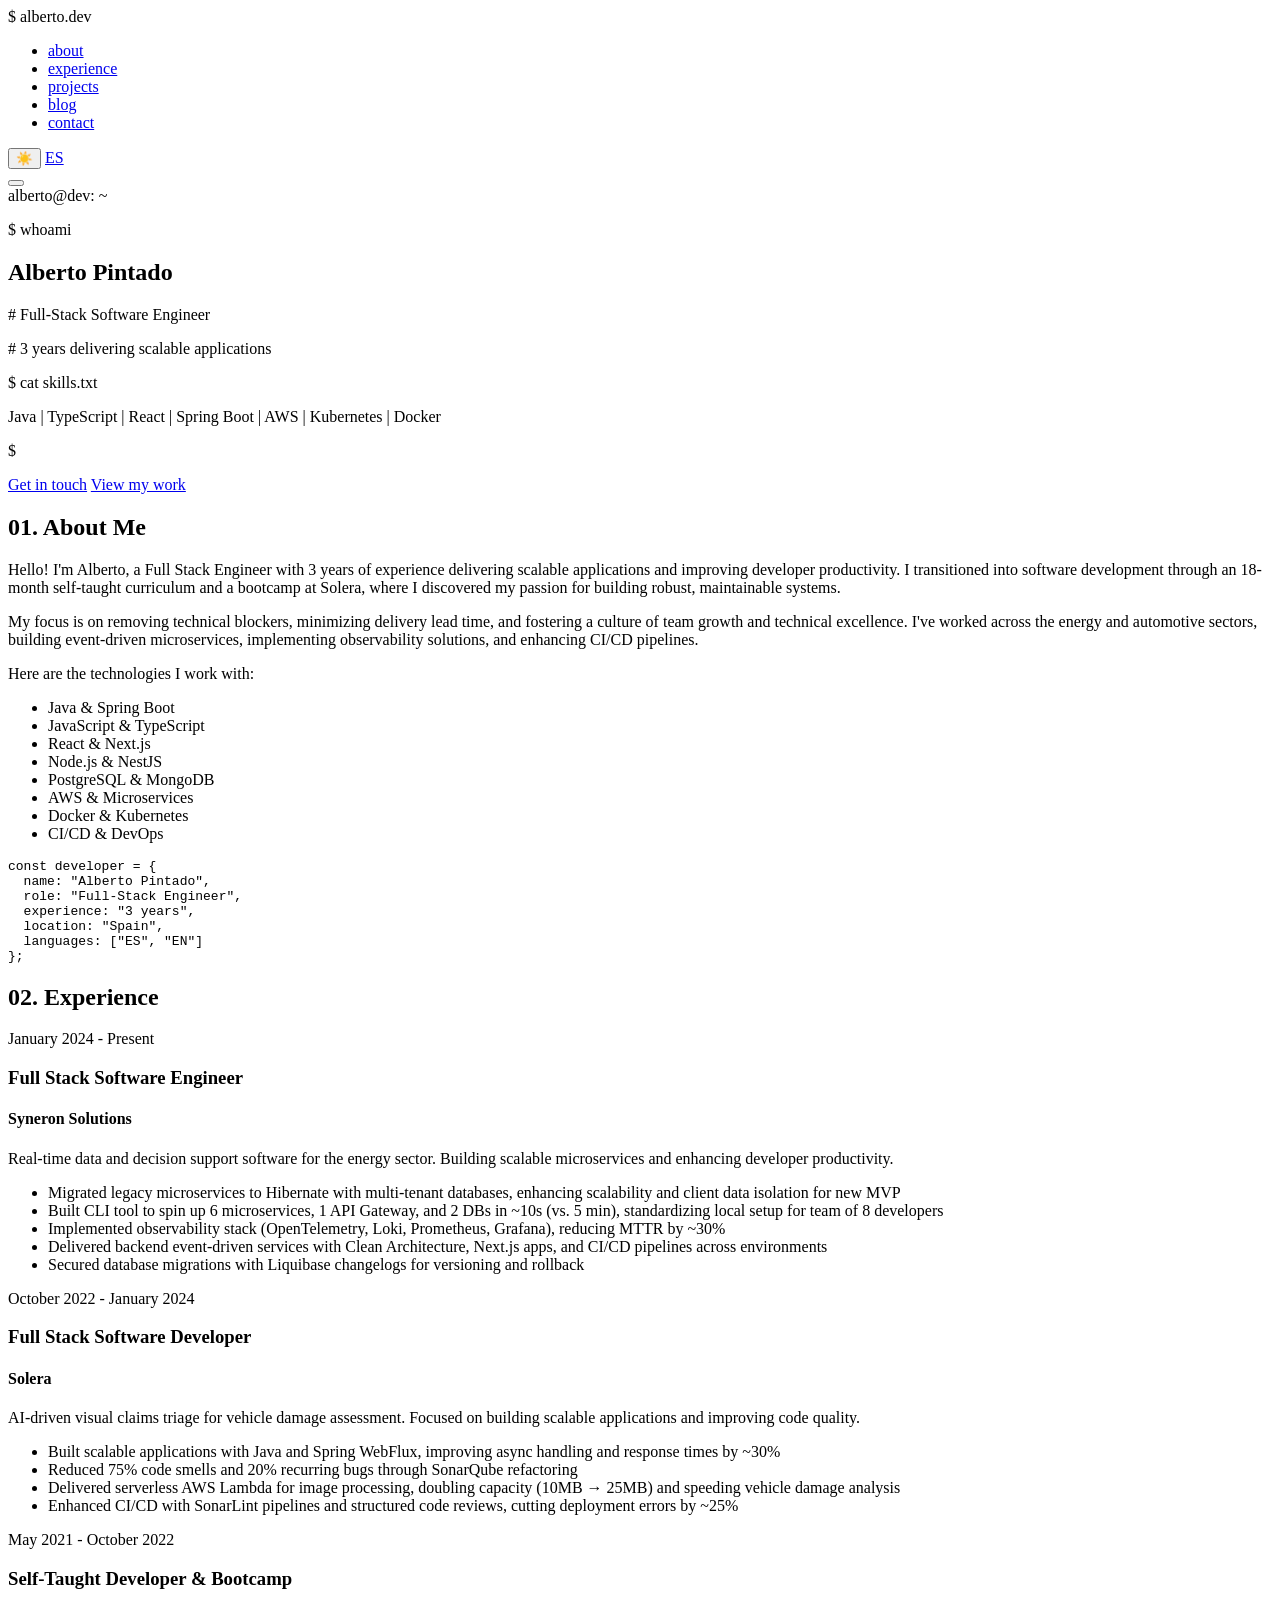
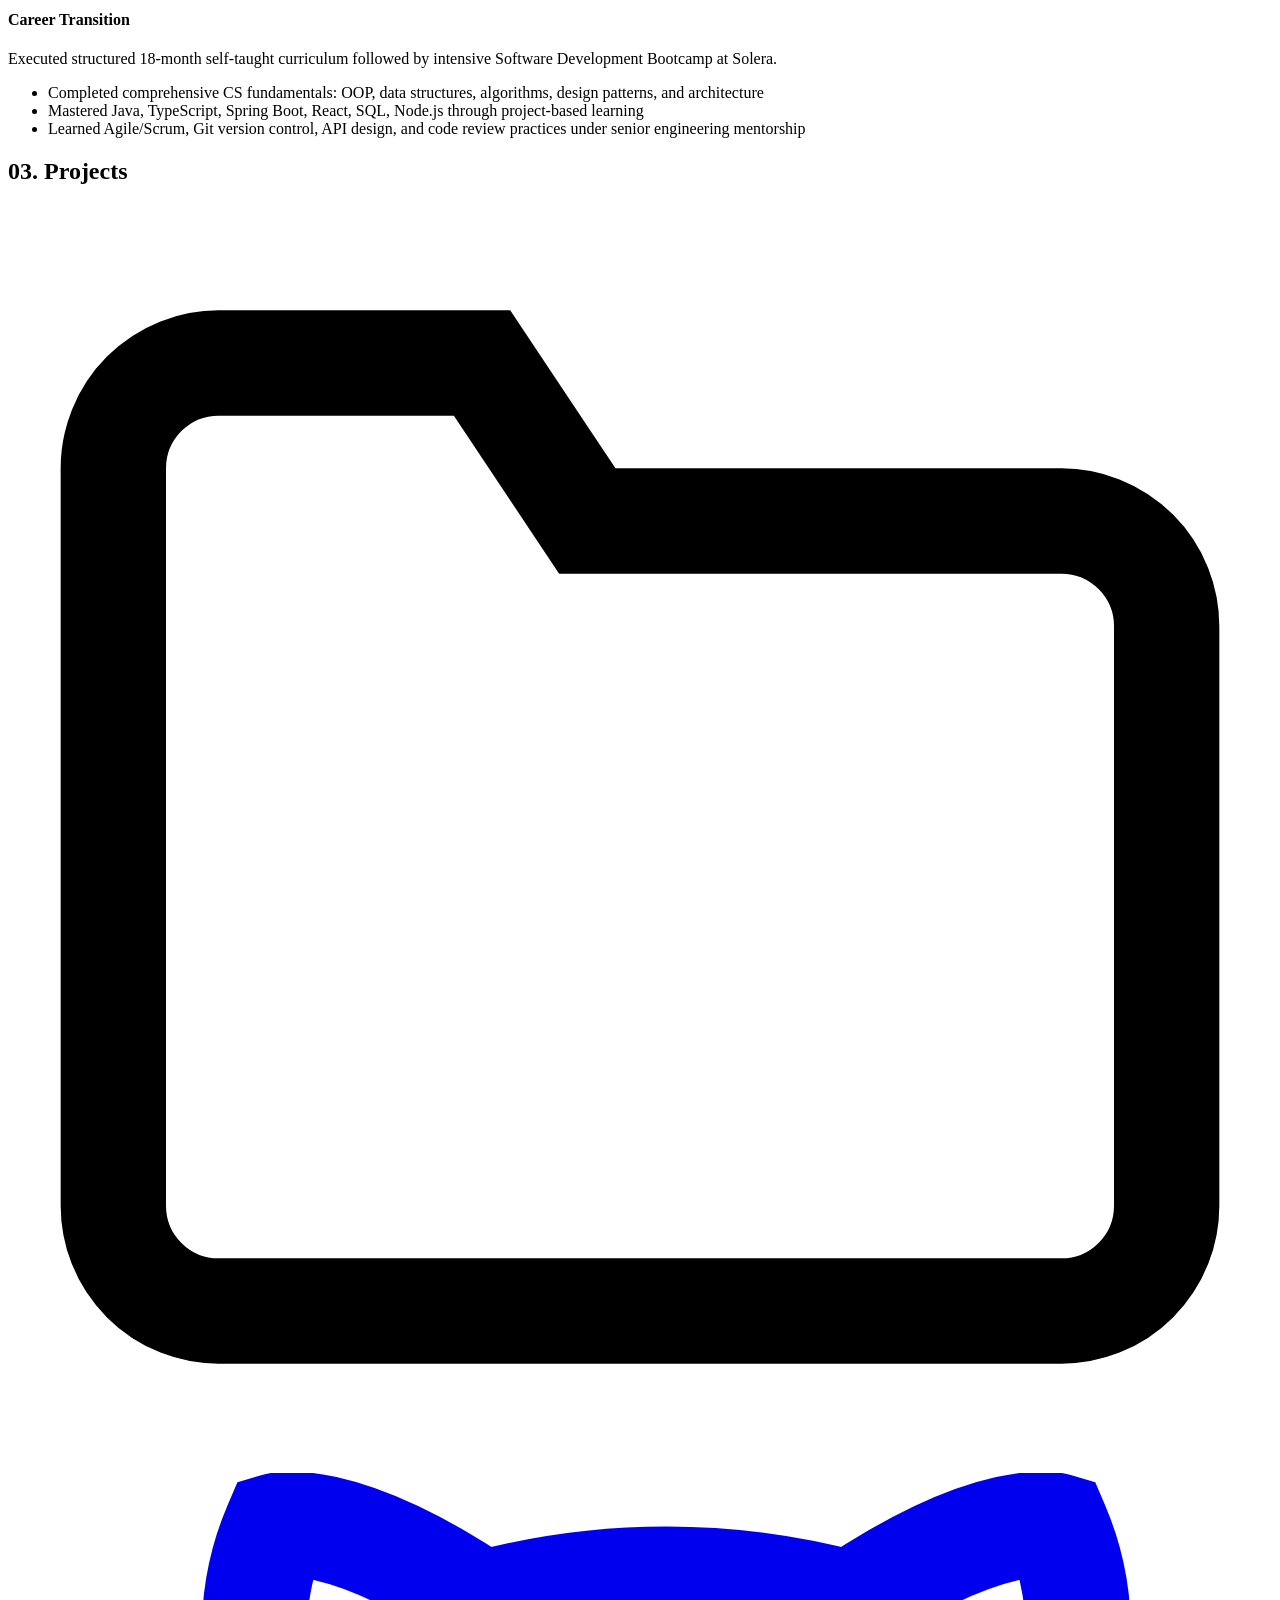
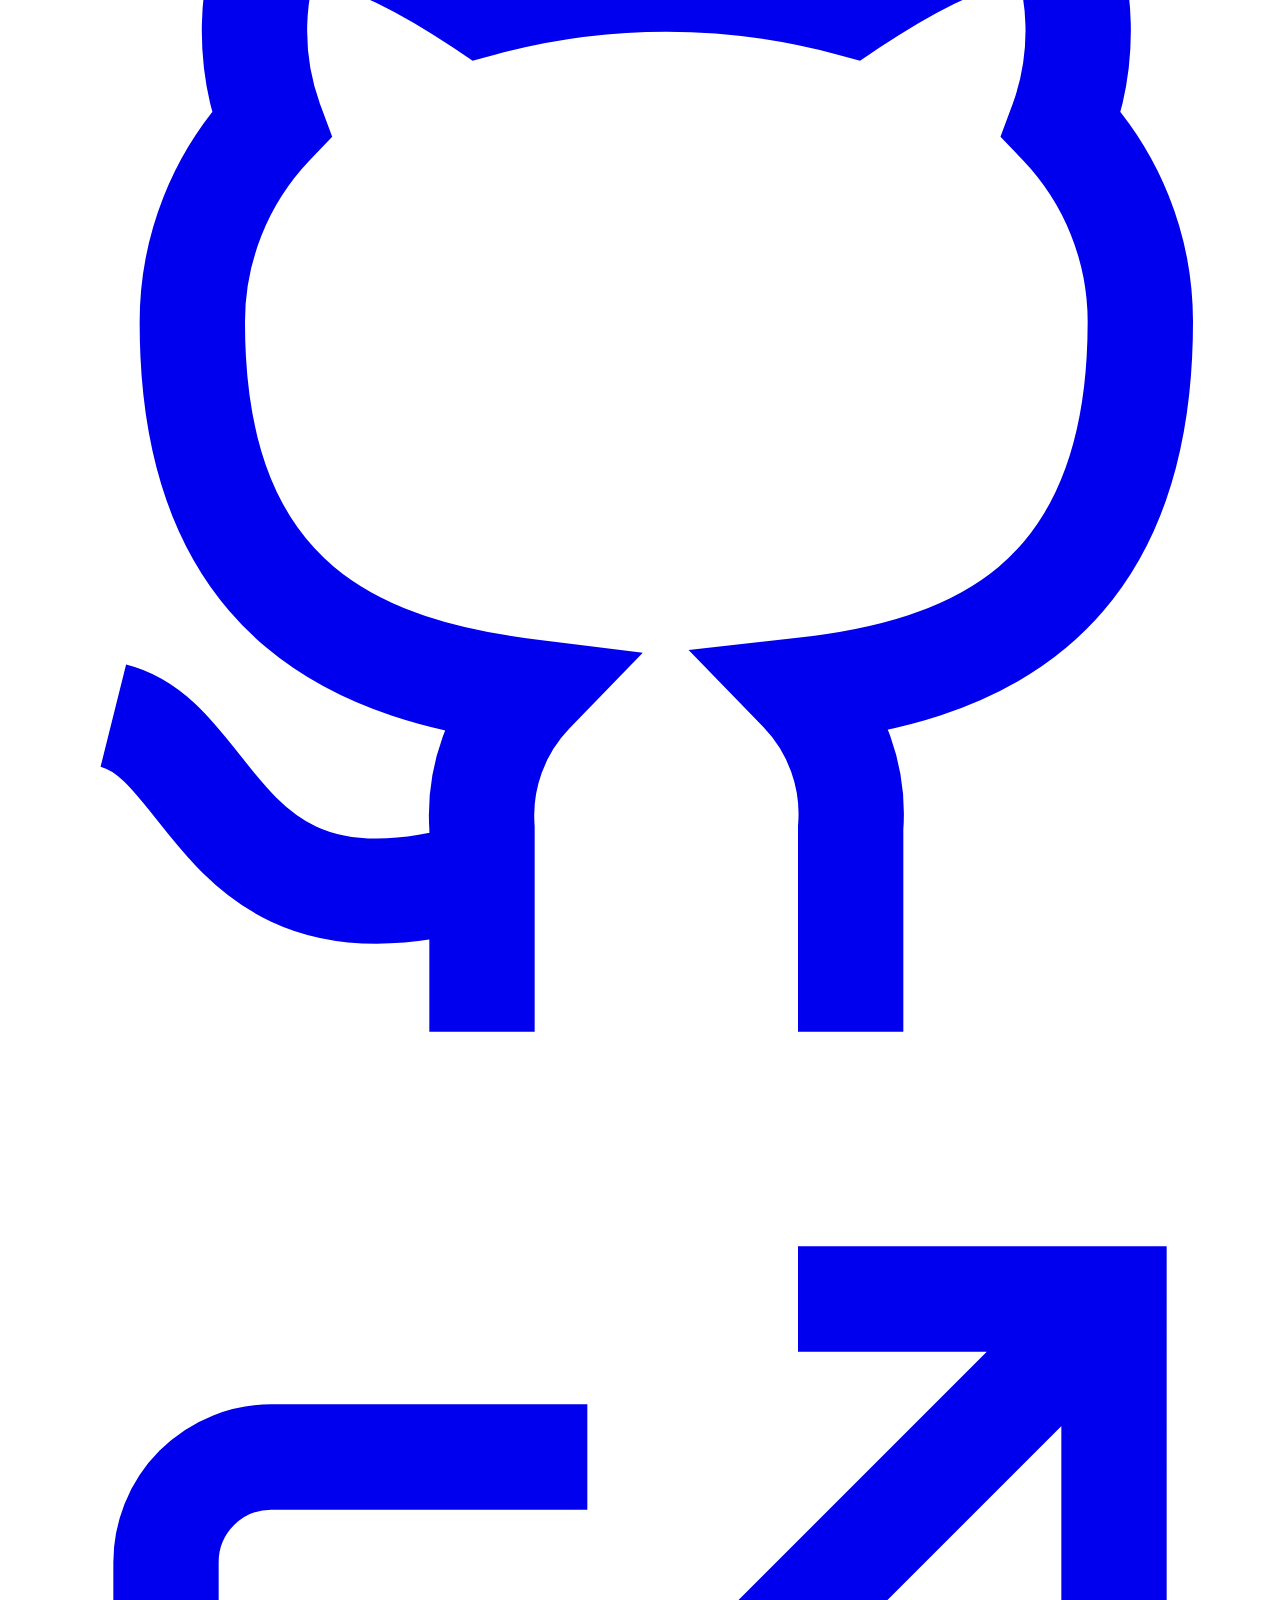
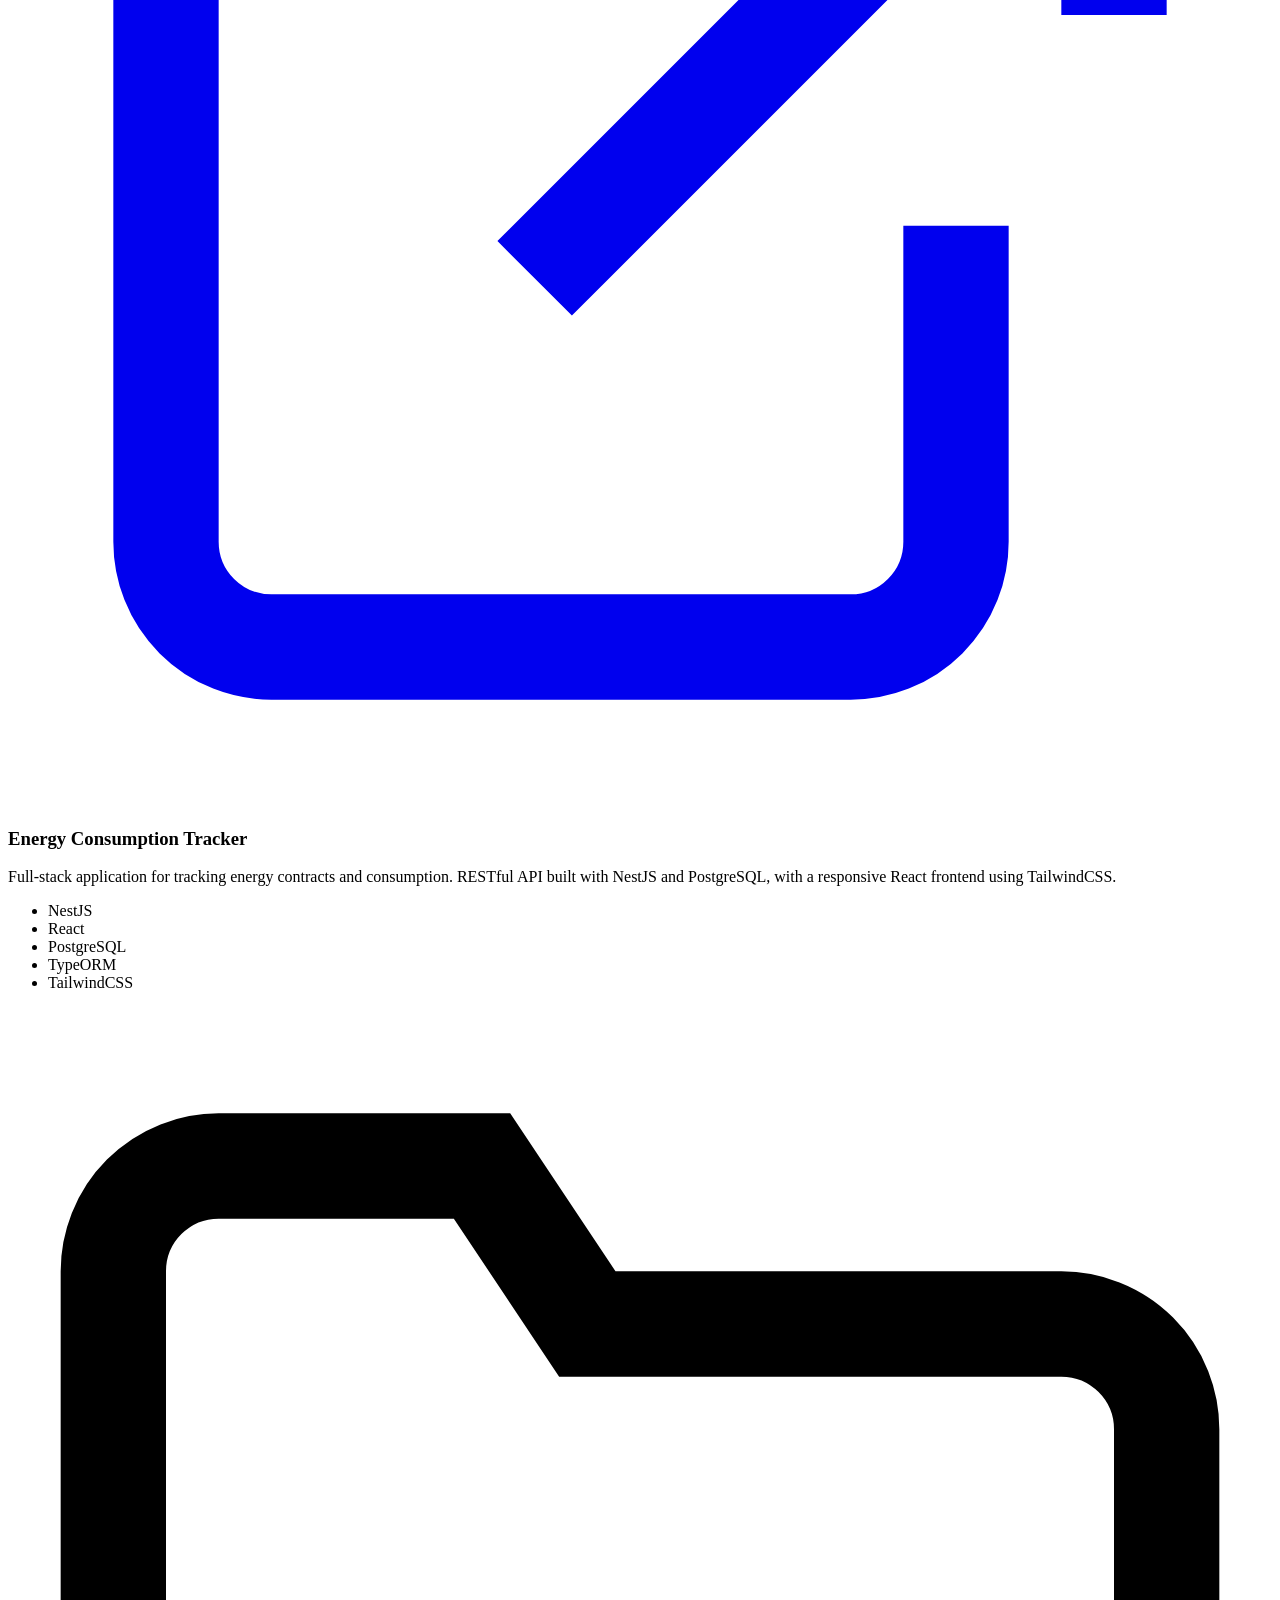
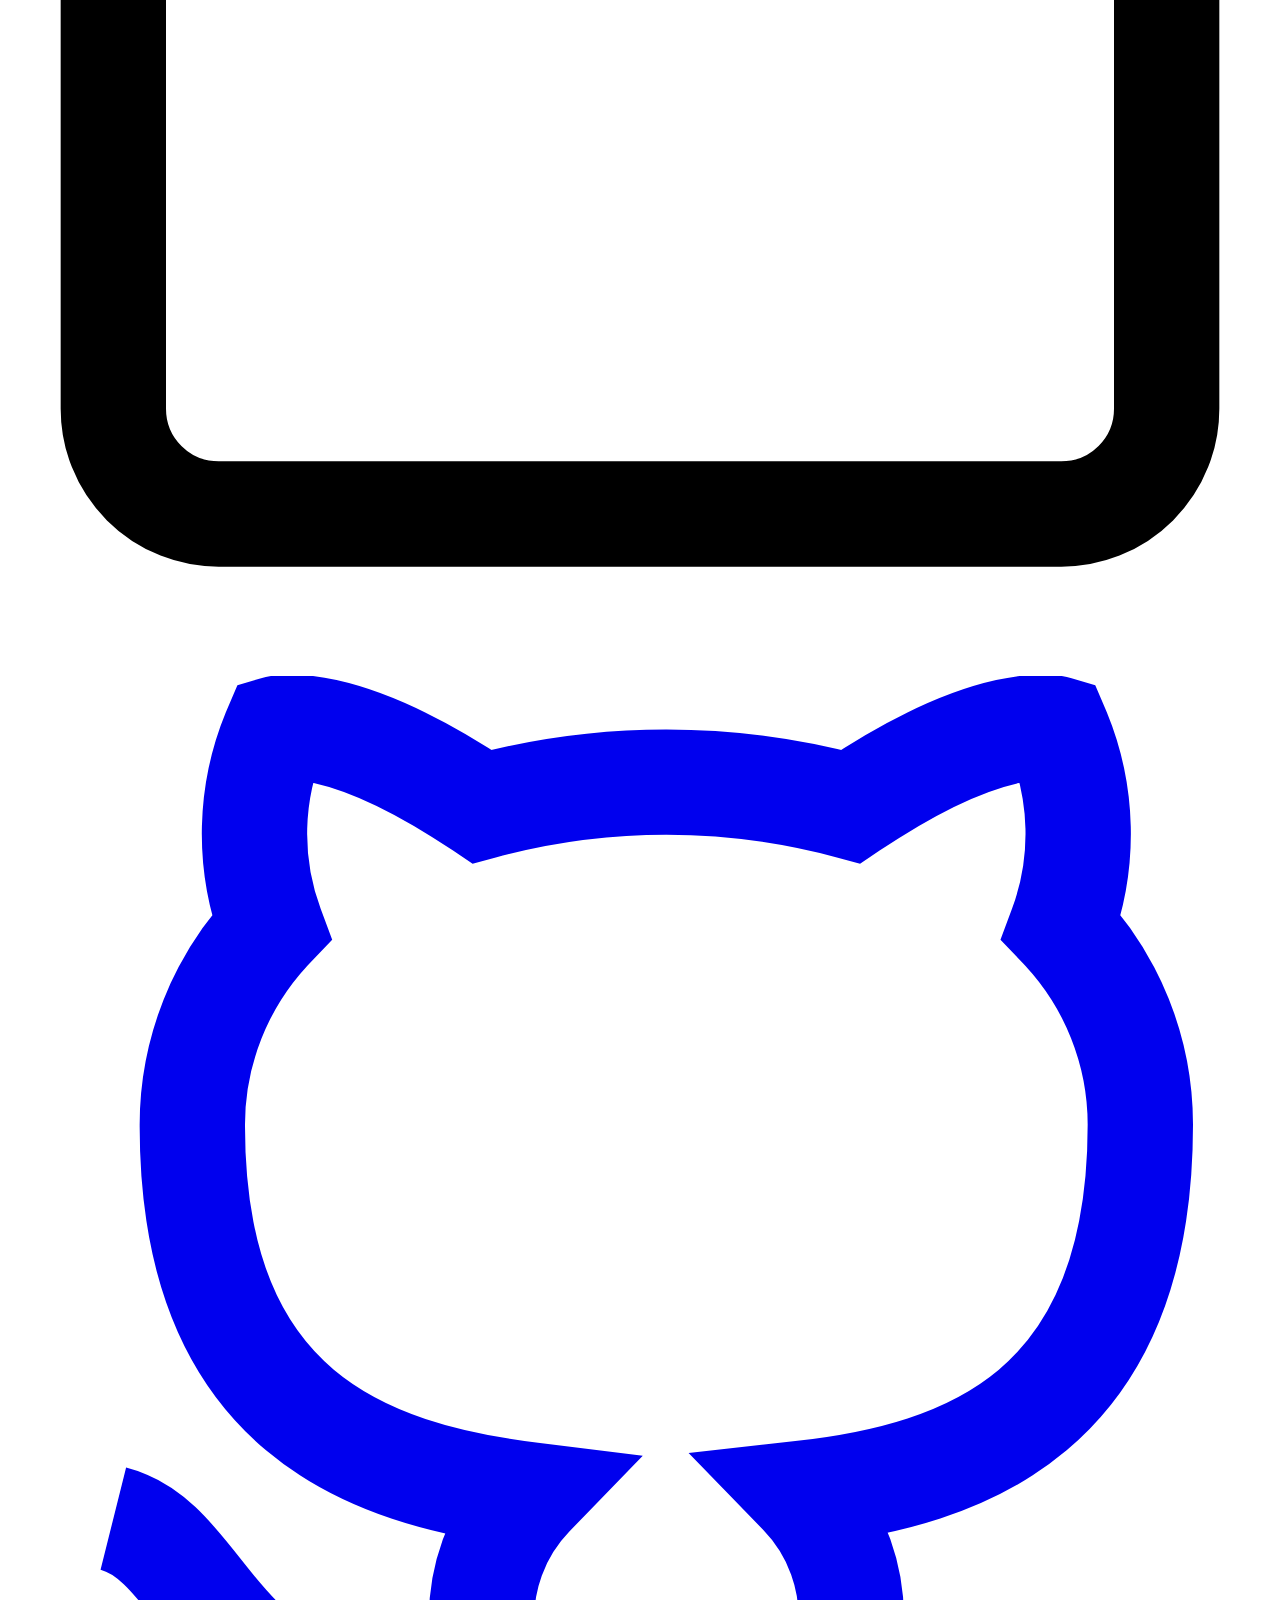
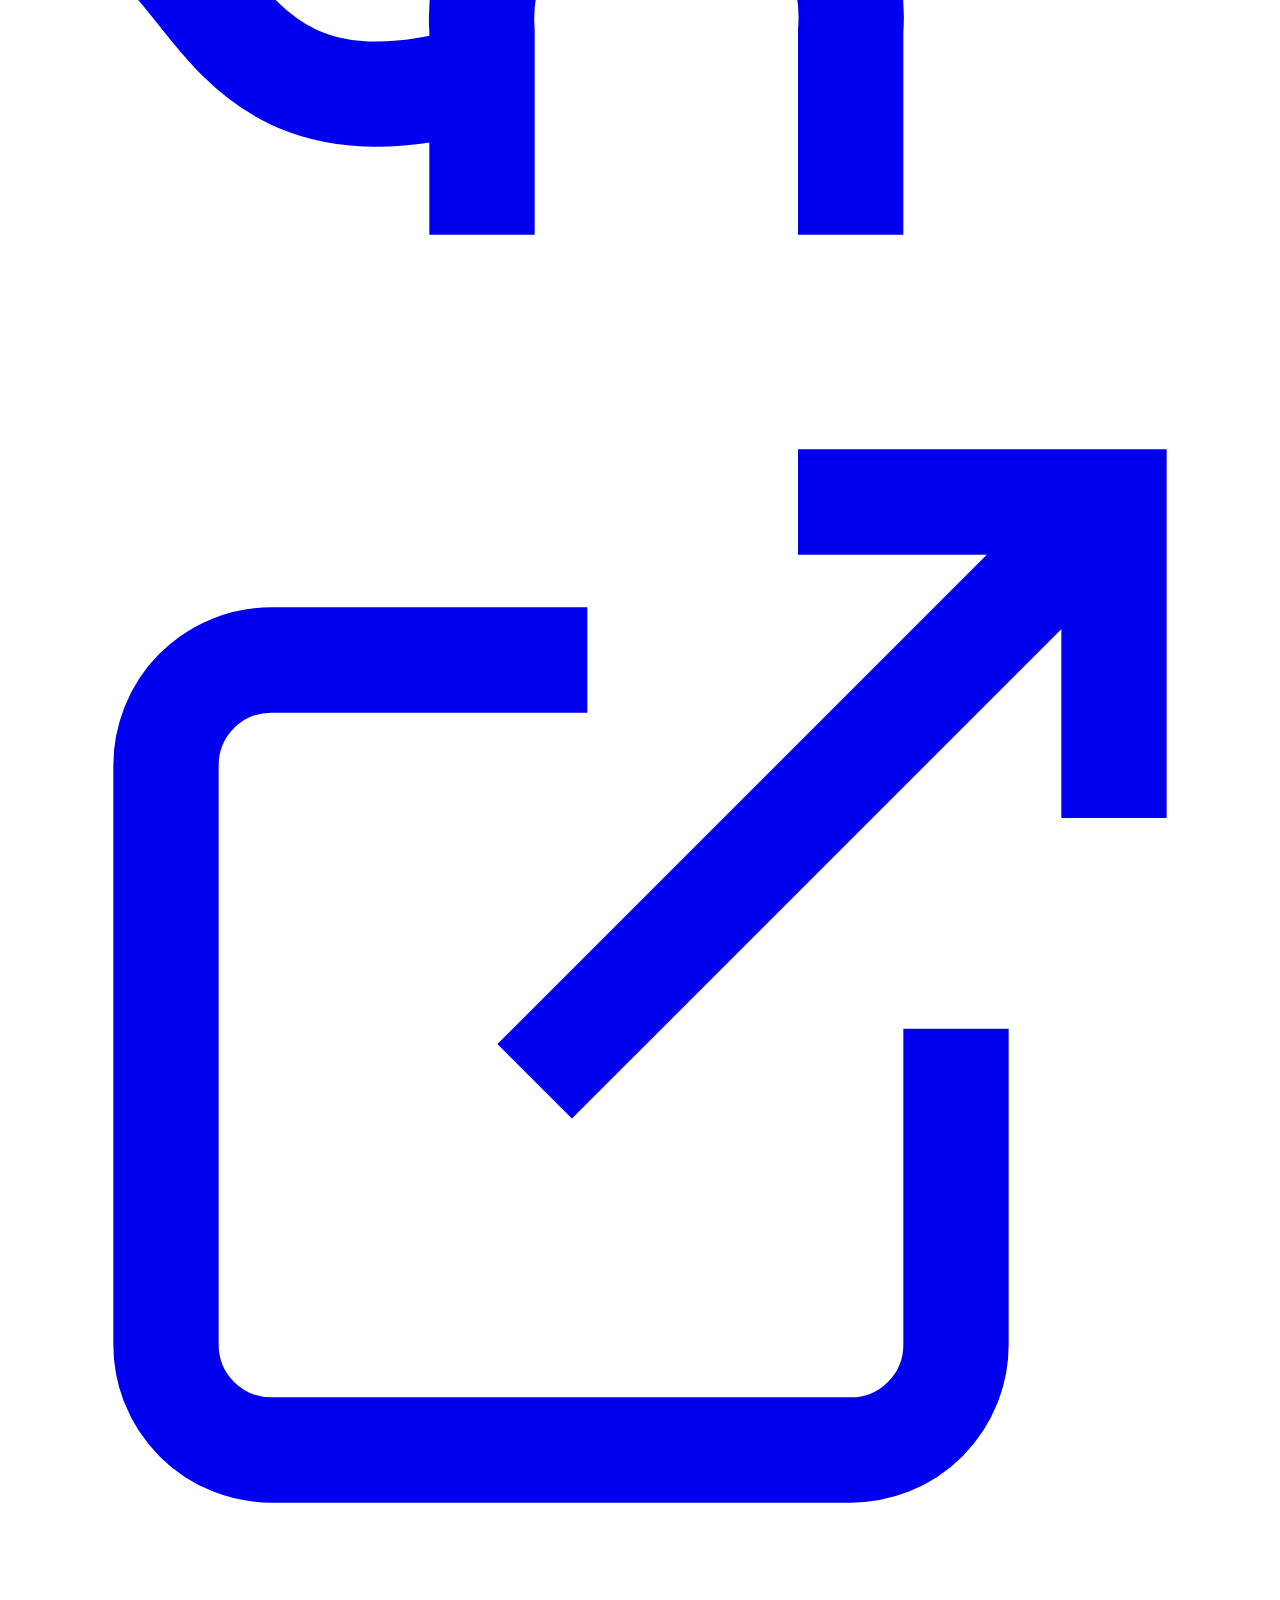
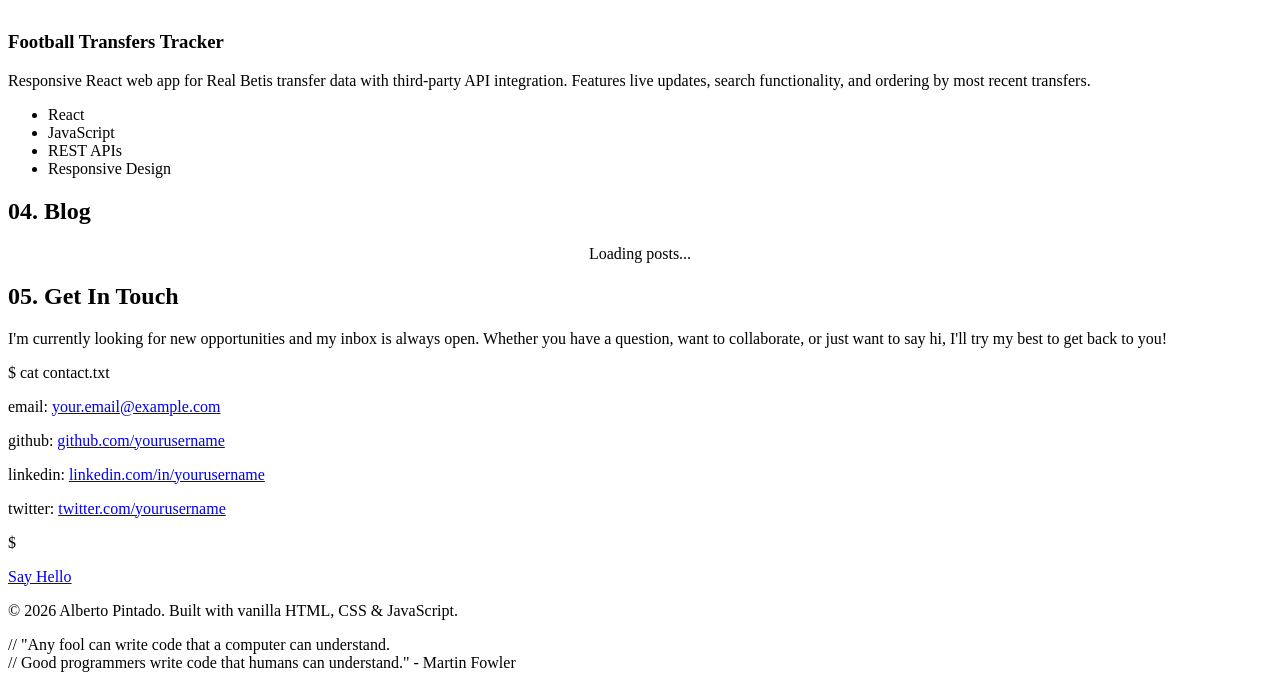
==== es/index.html @ e2123bd0 "Add dark/light theme toggle and prepare for Spanish version Theme Toggle Feature: - Added light mode" ====
<!DOCTYPE html>
<html lang="en">
<head>
    <meta charset="UTF-8">
    <meta name="viewport" content="width=device-width, initial-scale=1.0">
    <meta name="description" content="Alberto Pintado - Full-Stack Developer Portfolio">
    <meta name="author" content="Alberto Pintado">
    <title>Alberto Pintado | Full-Stack Developer</title>

    <!-- Nerd Font - JetBrains Mono -->
    <link rel="preconnect" href="https://fonts.googleapis.com">
    <link rel="preconnect" href="https://fonts.gstatic.com" crossorigin>
    <link href="https://fonts.googleapis.com/css2?family=JetBrains+Mono:wght@300;400;500;600;700&display=swap" rel="stylesheet">

    <link rel="stylesheet" href="styles.css">
</head>
<body>
    <!-- Navigation -->
    <nav class="navbar">
        <div class="container">
            <div class="nav-brand">
                <span class="terminal-prompt">$</span> alberto.dev
            </div>
            <ul class="nav-menu">
                <li><a href="#about" class="nav-link">about</a></li>
                <li><a href="#experience" class="nav-link">experience</a></li>
                <li><a href="#projects" class="nav-link">projects</a></li>
                <li><a href="#blog" class="nav-link">blog</a></li>
                <li><a href="#contact" class="nav-link">contact</a></li>
            </ul>
            <div class="nav-controls">
                <button class="theme-toggle" id="theme-toggle" aria-label="Toggle theme">
                    <span class="theme-icon">☀️</span>
                </button>
                <a href="./es/" class="lang-toggle" aria-label="Cambiar a español">ES</a>
            </div>
            <button class="mobile-menu-toggle" aria-label="Toggle menu">
                <span></span>
                <span></span>
                <span></span>
            </button>
        </div>
    </nav>

    <!-- Hero Section -->
    <section class="hero" id="home">
        <div class="container">
            <div class="hero-content">
                <div class="terminal-window">
                    <div class="terminal-header">
                        <span class="terminal-button red"></span>
                        <span class="terminal-button yellow"></span>
                        <span class="terminal-button green"></span>
                        <span class="terminal-title">alberto@dev: ~</span>
                    </div>
                    <div class="terminal-body">
                        <p><span class="terminal-prompt">$</span> whoami</p>
                        <h1 class="glitch" data-text="Alberto Pintado">Alberto Pintado</h1>
                        <p class="terminal-output"><span class="comment"># Full-Stack Software Engineer</span></p>
                        <p class="terminal-output"><span class="comment"># 3 years delivering scalable applications</span></p>
                        <p><span class="terminal-prompt">$</span> cat skills.txt</p>
                        <p class="terminal-output typing-animation">Java | TypeScript | React | Spring Boot | AWS | Kubernetes | Docker</p>
                        <p><span class="terminal-prompt blinking-cursor">$</span></p>
                    </div>
                </div>
                <div class="hero-actions">
                    <a href="#contact" class="btn btn-primary">Get in touch</a>
                    <a href="#projects" class="btn btn-secondary">View my work</a>
                </div>
            </div>
        </div>
    </section>

    <!-- About Section -->
    <section class="section" id="about">
        <div class="container">
            <h2 class="section-title">
                <span class="section-number">01.</span> About Me
                <span class="section-line"></span>
            </h2>
            <div class="about-content">
                <div class="about-text">
                    <p>Hello! I'm Alberto, a Full Stack Engineer with 3 years of experience delivering scalable applications and improving developer productivity. I transitioned into software development through an 18-month self-taught curriculum and a bootcamp at Solera, where I discovered my passion for building robust, maintainable systems.</p>

                    <p>My focus is on removing technical blockers, minimizing delivery lead time, and fostering a culture of team growth and technical excellence. I've worked across the energy and automotive sectors, building event-driven microservices, implementing observability solutions, and enhancing CI/CD pipelines.</p>

                    <p>Here are the technologies I work with:</p>

                    <ul class="skills-list">
                        <li>Java & Spring Boot</li>
                        <li>JavaScript & TypeScript</li>
                        <li>React & Next.js</li>
                        <li>Node.js & NestJS</li>
                        <li>PostgreSQL & MongoDB</li>
                        <li>AWS & Microservices</li>
                        <li>Docker & Kubernetes</li>
                        <li>CI/CD & DevOps</li>
                    </ul>
                </div>
                <div class="about-image">
                    <div class="image-wrapper">
                        <div class="code-overlay">
                            <pre><code><span class="keyword">const</span> developer = {
  <span class="property">name</span>: <span class="string">"Alberto Pintado"</span>,
  <span class="property">role</span>: <span class="string">"Full-Stack Engineer"</span>,
  <span class="property">experience</span>: <span class="string">"3 years"</span>,
  <span class="property">location</span>: <span class="string">"Spain"</span>,
  <span class="property">languages</span>: [<span class="string">"ES"</span>, <span class="string">"EN"</span>]
};</code></pre>
                        </div>
                    </div>
                </div>
            </div>
        </div>
    </section>

    <!-- Experience Section -->
    <section class="section section-alt" id="experience">
        <div class="container">
            <h2 class="section-title">
                <span class="section-number">02.</span> Experience
                <span class="section-line"></span>
            </h2>
            <div class="experience-content">
                <div class="timeline">
                    <div class="timeline-item">
                        <div class="timeline-marker"></div>
                        <div class="timeline-content">
                            <div class="timeline-date">January 2024 - Present</div>
                            <h3>Full Stack Software Engineer</h3>
                            <h4>Syneron Solutions</h4>
                            <p>Real-time data and decision support software for the energy sector. Building scalable microservices and enhancing developer productivity.</p>
                            <ul class="experience-highlights">
                                <li>Migrated legacy microservices to Hibernate with multi-tenant databases, enhancing scalability and client data isolation for new MVP</li>
                                <li>Built CLI tool to spin up 6 microservices, 1 API Gateway, and 2 DBs in ~10s (vs. 5 min), standardizing local setup for team of 8 developers</li>
                                <li>Implemented observability stack (OpenTelemetry, Loki, Prometheus, Grafana), reducing MTTR by ~30%</li>
                                <li>Delivered backend event-driven services with Clean Architecture, Next.js apps, and CI/CD pipelines across environments</li>
                                <li>Secured database migrations with Liquibase changelogs for versioning and rollback</li>
                            </ul>
                        </div>
                    </div>

                    <div class="timeline-item">
                        <div class="timeline-marker"></div>
                        <div class="timeline-content">
                            <div class="timeline-date">October 2022 - January 2024</div>
                            <h3>Full Stack Software Developer</h3>
                            <h4>Solera</h4>
                            <p>AI-driven visual claims triage for vehicle damage assessment. Focused on building scalable applications and improving code quality.</p>
                            <ul class="experience-highlights">
                                <li>Built scalable applications with Java and Spring WebFlux, improving async handling and response times by ~30%</li>
                                <li>Reduced 75% code smells and 20% recurring bugs through SonarQube refactoring</li>
                                <li>Delivered serverless AWS Lambda for image processing, doubling capacity (10MB → 25MB) and speeding vehicle damage analysis</li>
                                <li>Enhanced CI/CD with SonarLint pipelines and structured code reviews, cutting deployment errors by ~25%</li>
                            </ul>
                        </div>
                    </div>

                    <div class="timeline-item">
                        <div class="timeline-marker"></div>
                        <div class="timeline-content">
                            <div class="timeline-date">May 2021 - October 2022</div>
                            <h3>Self-Taught Developer & Bootcamp</h3>
                            <h4>Career Transition</h4>
                            <p>Executed structured 18-month self-taught curriculum followed by intensive Software Development Bootcamp at Solera.</p>
                            <ul class="experience-highlights">
                                <li>Completed comprehensive CS fundamentals: OOP, data structures, algorithms, design patterns, and architecture</li>
                                <li>Mastered Java, TypeScript, Spring Boot, React, SQL, Node.js through project-based learning</li>
                                <li>Learned Agile/Scrum, Git version control, API design, and code review practices under senior engineering mentorship</li>
                            </ul>
                        </div>
                    </div>
                </div>
            </div>
        </div>
    </section>

    <!-- Projects Section -->
    <section class="section" id="projects">
        <div class="container">
            <h2 class="section-title">
                <span class="section-number">03.</span> Projects
                <span class="section-line"></span>
            </h2>
            <div class="projects-grid">
                <article class="project-card">
                    <div class="project-header">
                        <div class="folder-icon">
                            <svg viewBox="0 0 24 24" fill="none" stroke="currentColor" stroke-width="2">
                                <path d="M22 19a2 2 0 0 1-2 2H4a2 2 0 0 1-2-2V5a2 2 0 0 1 2-2h5l2 3h9a2 2 0 0 1 2 2z"></path>
                            </svg>
                        </div>
                        <div class="project-links">
                            <a href="https://github.com/albpintado/energy-consumption-tracker" target="_blank" rel="noopener noreferrer" aria-label="GitHub Backend">
                                <svg viewBox="0 0 24 24" fill="none" stroke="currentColor" stroke-width="2">
                                    <path d="M9 19c-5 1.5-5-2.5-7-3m14 6v-3.87a3.37 3.37 0 0 0-.94-2.61c3.14-.35 6.44-1.54 6.44-7A5.44 5.44 0 0 0 20 4.77 5.07 5.07 0 0 0 19.91 1S18.73.65 16 2.48a13.38 13.38 0 0 0-7 0C6.27.65 5.09 1 5.09 1A5.07 5.07 0 0 0 5 4.77a5.44 5.44 0 0 0-1.5 3.78c0 5.42 3.3 6.61 6.44 7A3.37 3.37 0 0 0 9 18.13V22"></path>
                                </svg>
                            </a>
                            <a href="https://energy-consumption-tracker-app.vercel.app" target="_blank" rel="noopener noreferrer" aria-label="Live Demo">
                                <svg viewBox="0 0 24 24" fill="none" stroke="currentColor" stroke-width="2">
                                    <path d="M18 13v6a2 2 0 0 1-2 2H5a2 2 0 0 1-2-2V8a2 2 0 0 1 2-2h6M15 3h6v6M10 14L21 3"></path>
                                </svg>
                            </a>
                        </div>
                    </div>
                    <h3 class="project-title">Energy Consumption Tracker</h3>
                    <p class="project-description">Full-stack application for tracking energy contracts and consumption. RESTful API built with NestJS and PostgreSQL, with a responsive React frontend using TailwindCSS.</p>
                    <ul class="project-tech">
                        <li>NestJS</li>
                        <li>React</li>
                        <li>PostgreSQL</li>
                        <li>TypeORM</li>
                        <li>TailwindCSS</li>
                    </ul>
                </article>

                <article class="project-card">
                    <div class="project-header">
                        <div class="folder-icon">
                            <svg viewBox="0 0 24 24" fill="none" stroke="currentColor" stroke-width="2">
                                <path d="M22 19a2 2 0 0 1-2 2H4a2 2 0 0 1-2-2V5a2 2 0 0 1 2-2h5l2 3h9a2 2 0 0 1 2 2z"></path>
                            </svg>
                        </div>
                        <div class="project-links">
                            <a href="https://github.com/albpintado/footmarket" target="_blank" rel="noopener noreferrer" aria-label="GitHub">
                                <svg viewBox="0 0 24 24" fill="none" stroke="currentColor" stroke-width="2">
                                    <path d="M9 19c-5 1.5-5-2.5-7-3m14 6v-3.87a3.37 3.37 0 0 0-.94-2.61c3.14-.35 6.44-1.54 6.44-7A5.44 5.44 0 0 0 20 4.77 5.07 5.07 0 0 0 19.91 1S18.73.65 16 2.48a13.38 13.38 0 0 0-7 0C6.27.65 5.09 1 5.09 1A5.07 5.07 0 0 0 5 4.77a5.44 5.44 0 0 0-1.5 3.78c0 5.42 3.3 6.61 6.44 7A3.37 3.37 0 0 0 9 18.13V22"></path>
                                </svg>
                            </a>
                            <a href="https://transfootball.vercel.app" target="_blank" rel="noopener noreferrer" aria-label="Live Demo">
                                <svg viewBox="0 0 24 24" fill="none" stroke="currentColor" stroke-width="2">
                                    <path d="M18 13v6a2 2 0 0 1-2 2H5a2 2 0 0 1-2-2V8a2 2 0 0 1 2-2h6M15 3h6v6M10 14L21 3"></path>
                                </svg>
                            </a>
                        </div>
                    </div>
                    <h3 class="project-title">Football Transfers Tracker</h3>
                    <p class="project-description">Responsive React web app for Real Betis transfer data with third-party API integration. Features live updates, search functionality, and ordering by most recent transfers.</p>
                    <ul class="project-tech">
                        <li>React</li>
                        <li>JavaScript</li>
                        <li>REST APIs</li>
                        <li>Responsive Design</li>
                    </ul>
                </article>
            </div>
        </div>
    </section>

    <!-- Blog Section -->
    <section class="section section-alt" id="blog">
        <div class="container">
            <h2 class="section-title">
                <span class="section-number">04.</span> Blog
                <span class="section-line"></span>
            </h2>
            <div class="blog-grid" id="blog-posts-container">
                <!-- Blog posts will be loaded dynamically from blog/posts.json -->
                <div class="loading-message" style="grid-column: 1 / -1; text-align: center; color: var(--text-secondary);">
                    Loading posts...
                </div>
            </div>
        </div>
    </section>

    <!-- Contact Section -->
    <section class="section" id="contact">
        <div class="container">
            <div class="contact-content">
                <h2 class="section-title centered">
                    <span class="section-number">05.</span> Get In Touch
                </h2>
                <p class="contact-description">
                    I'm currently looking for new opportunities and my inbox is always open. Whether you have a question, want to collaborate, or just want to say hi, I'll try my best to get back to you!
                </p>
                <div class="contact-terminal">
                    <div class="terminal-header">
                        <span class="terminal-button red"></span>
                        <span class="terminal-button yellow"></span>
                        <span class="terminal-button green"></span>
                    </div>
                    <div class="terminal-body">
                        <p><span class="terminal-prompt">$</span> cat contact.txt</p>
                        <div class="contact-info">
                            <p><span class="property">email:</span> <a href="mailto:your.email@example.com">your.email@example.com</a></p>
                            <p><span class="property">github:</span> <a href="https://github.com/yourusername" target="_blank">github.com/yourusername</a></p>
                            <p><span class="property">linkedin:</span> <a href="https://linkedin.com/in/yourusername" target="_blank">linkedin.com/in/yourusername</a></p>
                            <p><span class="property">twitter:</span> <a href="https://twitter.com/yourusername" target="_blank">twitter.com/yourusername</a></p>
                        </div>
                        <p><span class="terminal-prompt blinking-cursor">$</span></p>
                    </div>
                </div>
                <a href="mailto:your.email@example.com" class="btn btn-primary btn-large">Say Hello</a>
            </div>
        </div>
    </section>

    <!-- Footer -->
    <footer class="footer">
        <div class="container">
            <p>&copy; 2026 Alberto Pintado. Built with vanilla HTML, CSS & JavaScript.</p>
            <p class="footer-quote">
                <span class="comment">// "Any fool can write code that a computer can understand.</span><br>
                <span class="comment">// Good programmers write code that humans can understand." - Martin Fowler</span>
            </p>
        </div>
    </footer>

    <script src="script.js"></script>
</body>
</html>
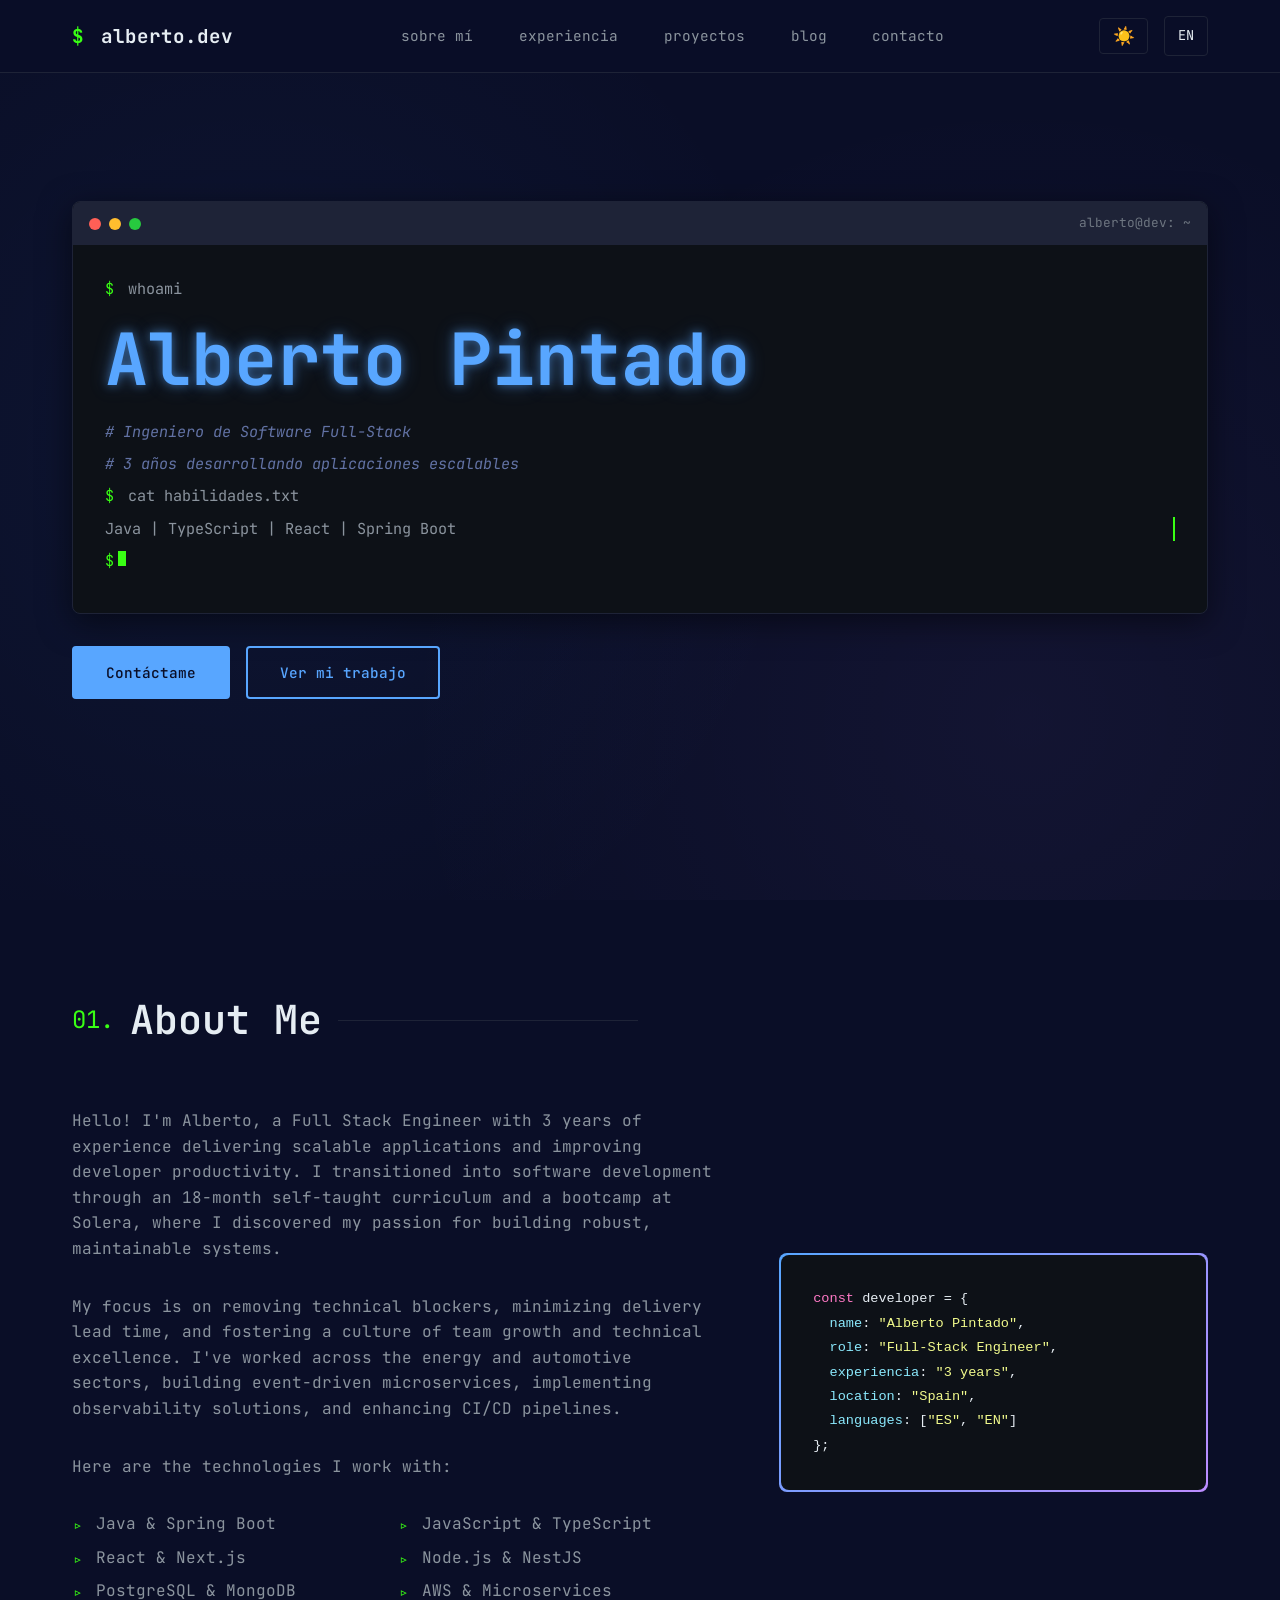
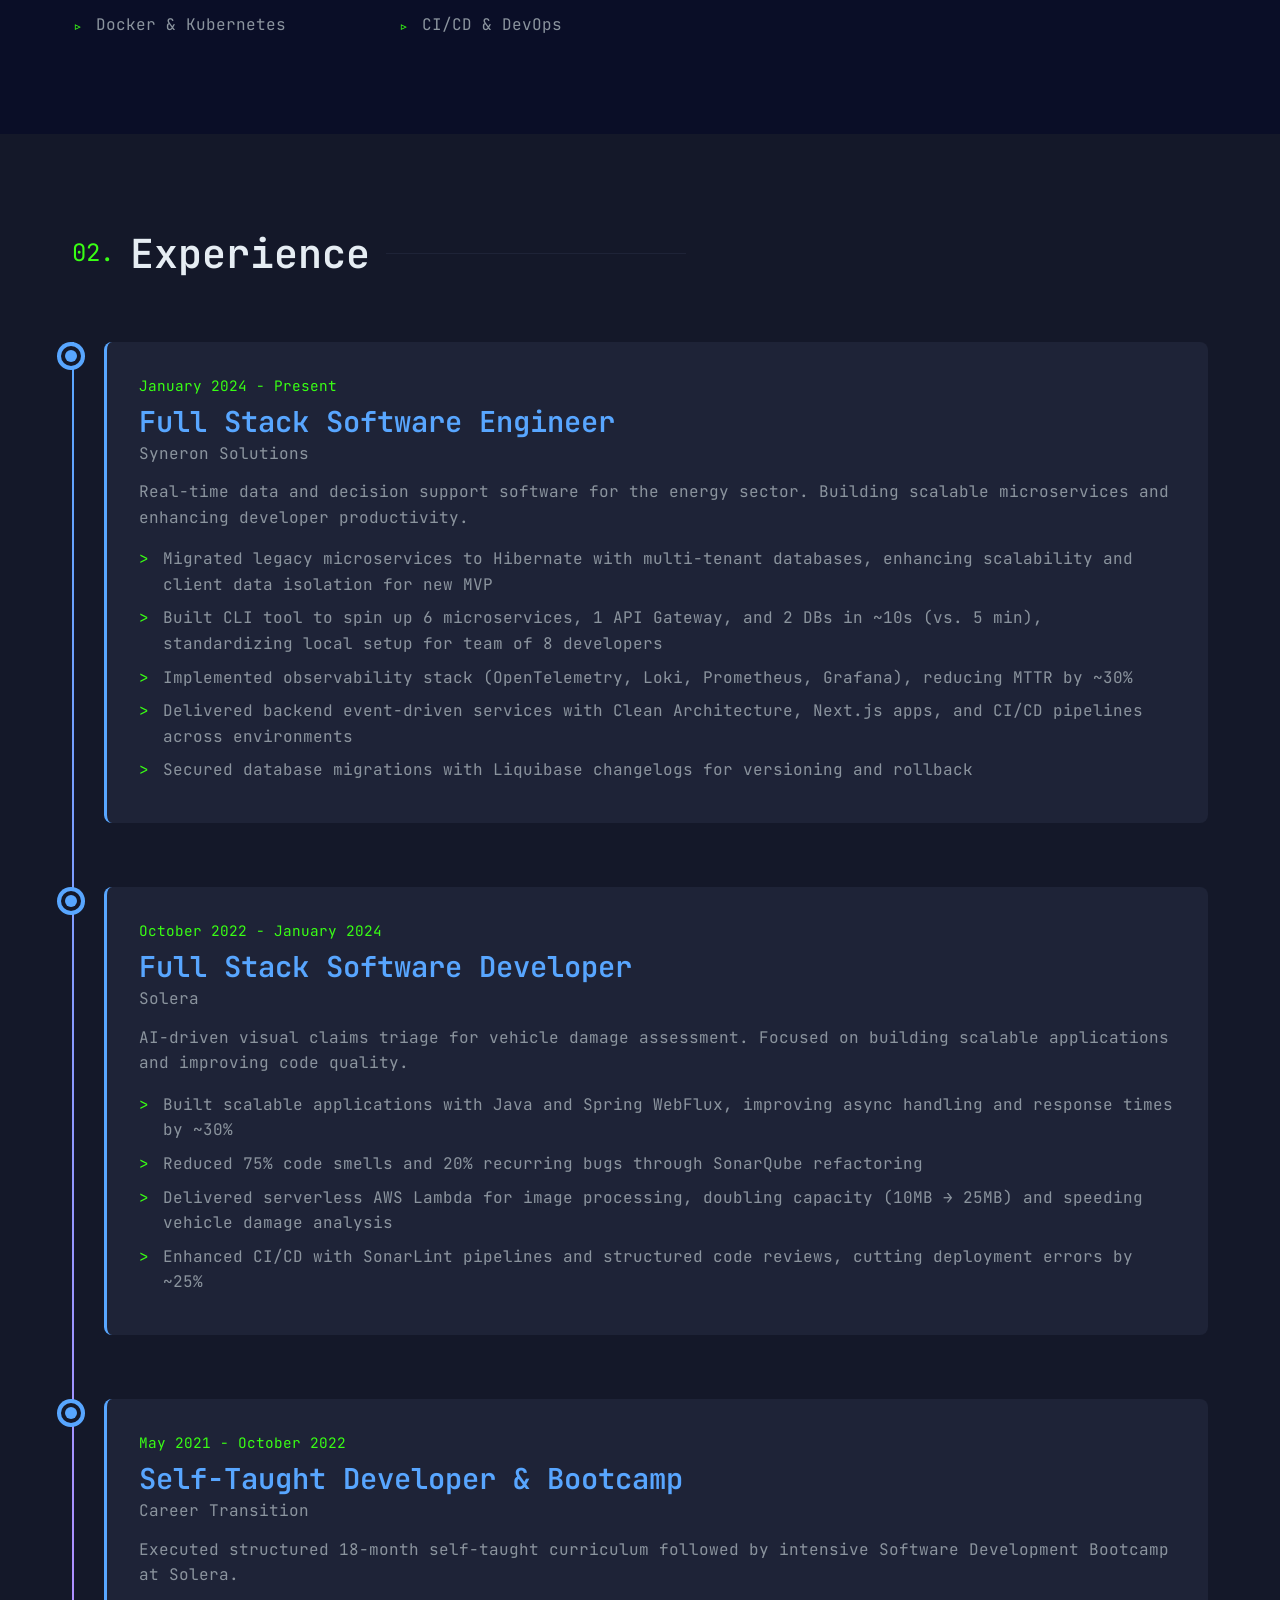
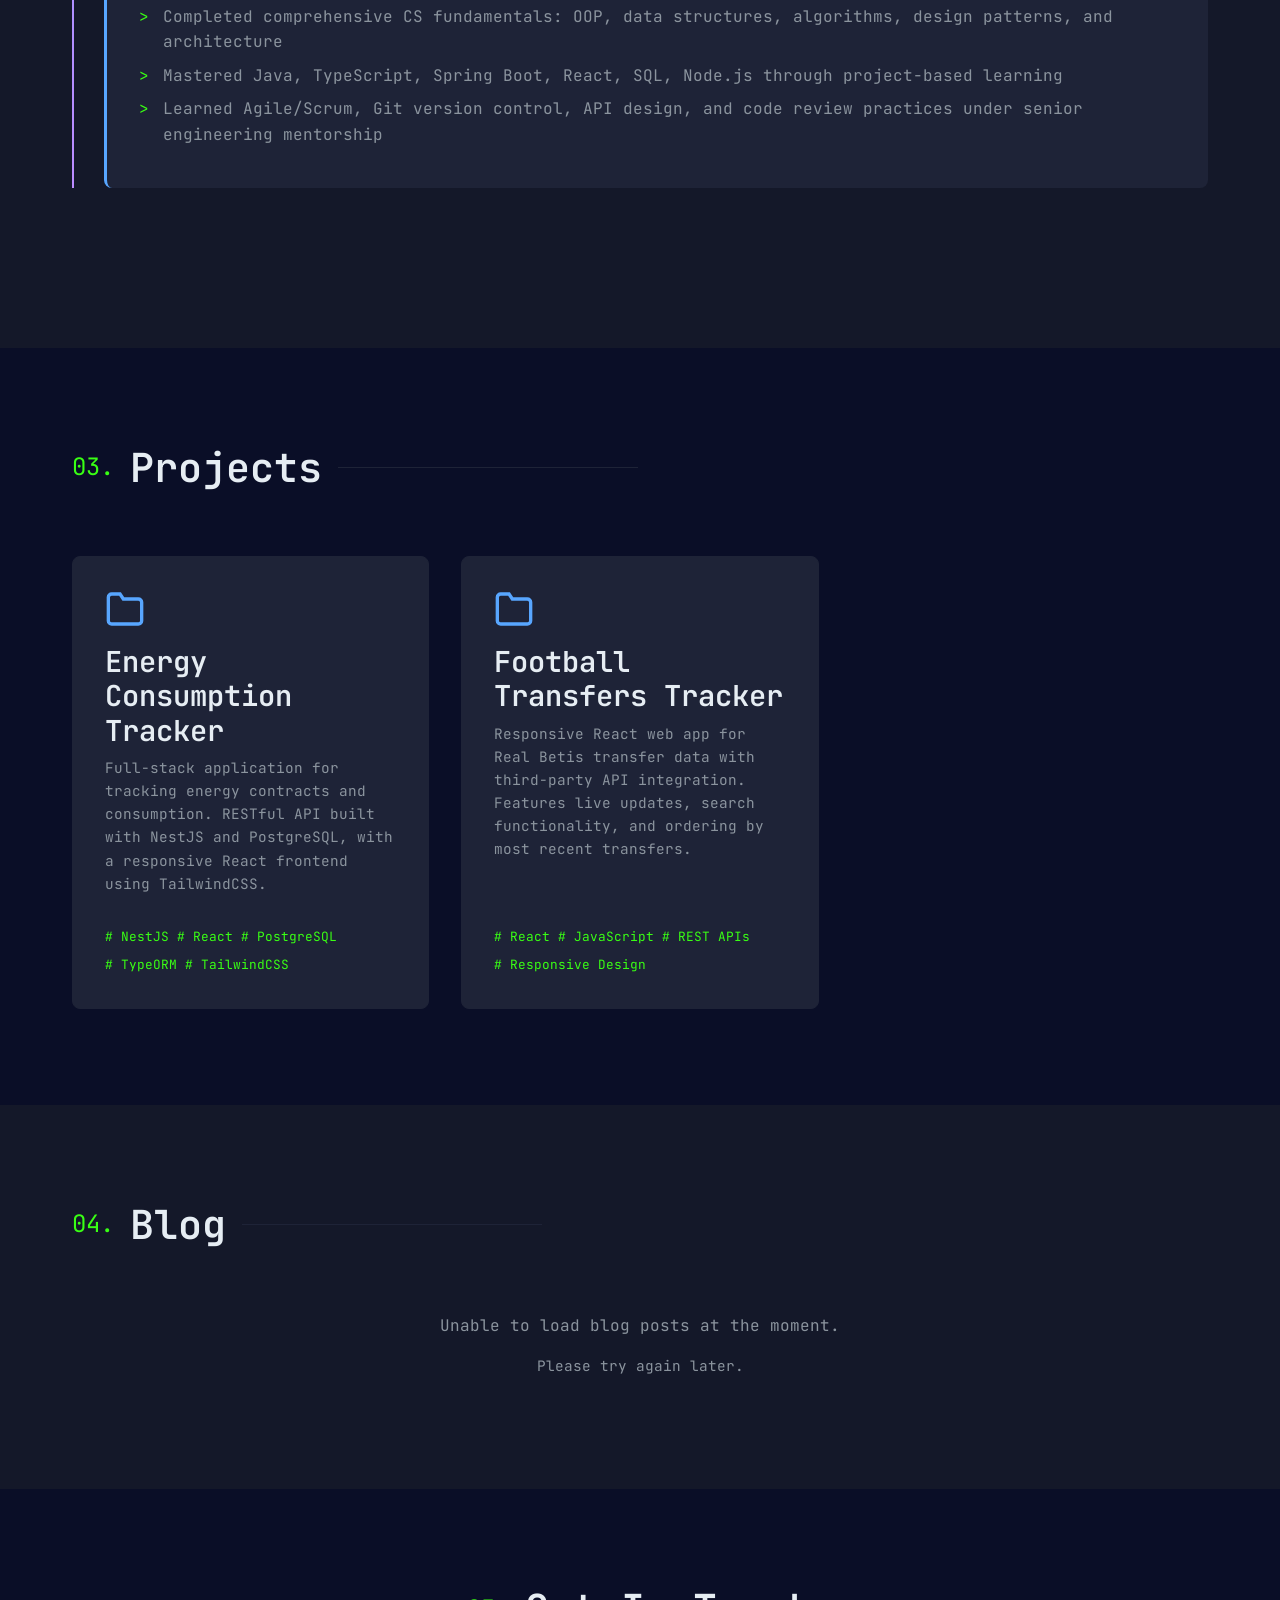
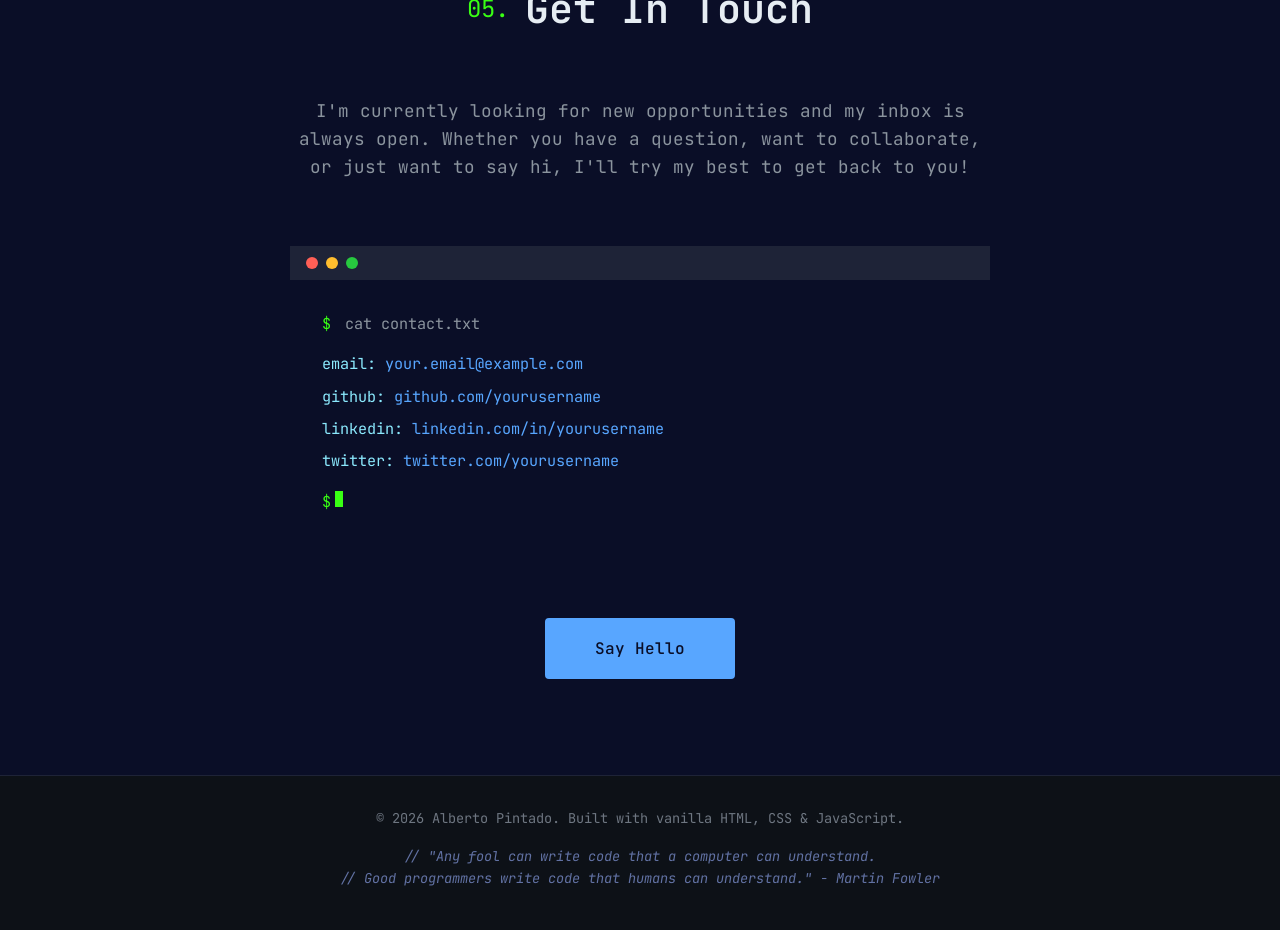
==== commit fb0fafa3: "Update Spanish version paths and basic translations - Fixed CSS and JS paths to use ../ for Spanish " ====
--- a/es/index.html
+++ b/es/index.html
@@ -1,18 +1,18 @@
 <!DOCTYPE html>
-<html lang="en">
+<html lang="es">
 <head>
     <meta charset="UTF-8">
     <meta name="viewport" content="width=device-width, initial-scale=1.0">
-    <meta name="description" content="Alberto Pintado - Full-Stack Developer Portfolio">
+    <meta name="description" content="Alberto Pintado - Portafolio de Desarrollador Full-Stack">
     <meta name="author" content="Alberto Pintado">
-    <title>Alberto Pintado | Full-Stack Developer</title>
+    <title>Alberto Pintado | Desarrollador Full-Stack</title>
 
     <!-- Nerd Font - JetBrains Mono -->
     <link rel="preconnect" href="https://fonts.googleapis.com">
     <link rel="preconnect" href="https://fonts.gstatic.com" crossorigin>
     <link href="https://fonts.googleapis.com/css2?family=JetBrains+Mono:wght@300;400;500;600;700&display=swap" rel="stylesheet">
 
-    <link rel="stylesheet" href="styles.css">
+    <link rel="stylesheet" href="../styles.css">
 </head>
 <body>
     <!-- Navigation -->
@@ -22,17 +22,17 @@
                 <span class="terminal-prompt">$</span> alberto.dev
             </div>
             <ul class="nav-menu">
-                <li><a href="#about" class="nav-link">about</a></li>
-                <li><a href="#experience" class="nav-link">experience</a></li>
-                <li><a href="#projects" class="nav-link">projects</a></li>
+                <li><a href="#about" class="nav-link">sobre mí</a></li>
+                <li><a href="#experience" class="nav-link">experiencia</a></li>
+                <li><a href="#projects" class="nav-link">proyectos</a></li>
                 <li><a href="#blog" class="nav-link">blog</a></li>
-                <li><a href="#contact" class="nav-link">contact</a></li>
+                <li><a href="#contact" class="nav-link">contacto</a></li>
             </ul>
             <div class="nav-controls">
                 <button class="theme-toggle" id="theme-toggle" aria-label="Toggle theme">
                     <span class="theme-icon">☀️</span>
                 </button>
-                <a href="./es/" class="lang-toggle" aria-label="Cambiar a español">ES</a>
+                <a href="../" class="lang-toggle" aria-label="Switch to English">EN</a>
             </div>
             <button class="mobile-menu-toggle" aria-label="Toggle menu">
                 <span></span>
@@ -56,16 +56,16 @@
                     <div class="terminal-body">
                         <p><span class="terminal-prompt">$</span> whoami</p>
                         <h1 class="glitch" data-text="Alberto Pintado">Alberto Pintado</h1>
-                        <p class="terminal-output"><span class="comment"># Full-Stack Software Engineer</span></p>
-                        <p class="terminal-output"><span class="comment"># 3 years delivering scalable applications</span></p>
-                        <p><span class="terminal-prompt">$</span> cat skills.txt</p>
+                        <p class="terminal-output"><span class="comment"># Ingeniero de Software Full-Stack</span></p>
+                        <p class="terminal-output"><span class="comment"># 3 años desarrollando aplicaciones escalables</span></p>
+                        <p><span class="terminal-prompt">$</span> cat habilidades.txt</p>
                         <p class="terminal-output typing-animation">Java | TypeScript | React | Spring Boot | AWS | Kubernetes | Docker</p>
                         <p><span class="terminal-prompt blinking-cursor">$</span></p>
                     </div>
                 </div>
                 <div class="hero-actions">
-                    <a href="#contact" class="btn btn-primary">Get in touch</a>
-                    <a href="#projects" class="btn btn-secondary">View my work</a>
+                    <a href="#contact" class="btn btn-primary">Contáctame</a>
+                    <a href="#projects" class="btn btn-secondary">Ver mi trabajo</a>
                 </div>
             </div>
         </div>
@@ -103,7 +103,7 @@
                             <pre><code><span class="keyword">const</span> developer = {
   <span class="property">name</span>: <span class="string">"Alberto Pintado"</span>,
   <span class="property">role</span>: <span class="string">"Full-Stack Engineer"</span>,
-  <span class="property">experience</span>: <span class="string">"3 years"</span>,
+  <span class="property">experiencia</span>: <span class="string">"3 years"</span>,
   <span class="property">location</span>: <span class="string">"Spain"</span>,
   <span class="property">languages</span>: [<span class="string">"ES"</span>, <span class="string">"EN"</span>]
 };</code></pre>
@@ -306,6 +306,6 @@
         </div>
     </footer>
 
-    <script src="script.js"></script>
+    <script src="../script.js"></script>
 </body>
 </html>
--- a/styles.css
+++ b/styles.css
@@ -0,0 +1,1055 @@
+/* ===================================
+   CSS Variables & Reset
+   =================================== */
+:root {
+    /* Color Palette - Dark Theme with Syntax Highlighting Colors */
+    --bg-primary: #0a0e27;
+    --bg-secondary: #141829;
+    --bg-tertiary: #1e2337;
+    --bg-terminal: #0d1117;
+
+    --text-primary: #e6edf3;
+    --text-secondary: #8b949e;
+    --text-muted: #6e7681;
+
+    --accent-primary: #58a6ff;
+    --accent-secondary: #79c0ff;
+    --accent-green: #3fb950;
+    --accent-purple: #bc8cff;
+    --accent-orange: #ff9800;
+    --accent-red: #ff6b6b;
+    --accent-yellow: #ffd60a;
+
+    /* Terminal Colors */
+    --terminal-green: #39ff14;
+    --terminal-red: #ff5555;
+    --terminal-yellow: #f1fa8c;
+
+    /* Syntax Highlighting */
+    --syntax-keyword: #ff79c6;
+    --syntax-string: #f1fa8c;
+    --syntax-property: #8be9fd;
+    --syntax-comment: #6272a4;
+
+    /* Spacing */
+    --spacing-xs: 0.5rem;
+    --spacing-sm: 1rem;
+    --spacing-md: 2rem;
+    --spacing-lg: 4rem;
+    --spacing-xl: 6rem;
+
+    /* Typography */
+    --font-mono: 'JetBrains Mono', 'Fira Code', 'Courier New', monospace;
+
+    /* Transitions */
+    --transition-fast: 0.2s ease;
+    --transition-normal: 0.3s ease;
+
+    /* Border Radius */
+    --radius-sm: 4px;
+    --radius-md: 8px;
+    --radius-lg: 12px;
+
+    /* Box Shadow */
+    --shadow-sm: 0 2px 8px rgba(0, 0, 0, 0.3);
+    --shadow-md: 0 4px 16px rgba(0, 0, 0, 0.4);
+    --shadow-lg: 0 8px 32px rgba(0, 0, 0, 0.5);
+    --shadow-glow: 0 0 20px rgba(88, 166, 255, 0.3);
+}
+
+/* Light Theme */
+[data-theme="light"] {
+    /* Color Palette - Light Theme */
+    --bg-primary: #f5f5f5;
+    --bg-secondary: #ffffff;
+    --bg-tertiary: #e8e8e8;
+    --bg-terminal: #fafafa;
+
+    --text-primary: #1a1a1a;
+    --text-secondary: #4a4a4a;
+    --text-muted: #707070;
+
+    --accent-primary: #0066cc;
+    --accent-secondary: #0052a3;
+    --accent-green: #28a745;
+    --accent-purple: #6f42c1;
+    --accent-orange: #ff9800;
+    --accent-red: #dc3545;
+    --accent-yellow: #ffc107;
+
+    /* Terminal Colors */
+    --terminal-green: #28a745;
+    --terminal-red: #dc3545;
+    --terminal-yellow: #ffc107;
+
+    /* Syntax Highlighting */
+    --syntax-keyword: #d73a49;
+    --syntax-string: #032f62;
+    --syntax-property: #005cc5;
+    --syntax-comment: #6a737d;
+
+    /* Box Shadow */
+    --shadow-sm: 0 2px 8px rgba(0, 0, 0, 0.1);
+    --shadow-md: 0 4px 16px rgba(0, 0, 0, 0.1);
+    --shadow-lg: 0 8px 32px rgba(0, 0, 0, 0.15);
+    --shadow-glow: 0 0 20px rgba(0, 102, 204, 0.2);
+}
+
+* {
+    margin: 0;
+    padding: 0;
+    box-sizing: border-box;
+}
+
+html {
+    scroll-behavior: smooth;
+}
+
+body {
+    font-family: var(--font-mono);
+    background-color: var(--bg-primary);
+    color: var(--text-primary);
+    line-height: 1.6;
+    overflow-x: hidden;
+    width: 100%;
+}
+
+/* ===================================
+   Typography
+   =================================== */
+h1, h2, h3, h4, h5, h6 {
+    font-weight: 600;
+    line-height: 1.2;
+    color: var(--text-primary);
+}
+
+h1 {
+    font-size: clamp(2rem, 5vw, 4rem);
+}
+
+h2 {
+    font-size: clamp(1.5rem, 4vw, 2.5rem);
+}
+
+h3 {
+    font-size: clamp(1.2rem, 3vw, 1.8rem);
+}
+
+p {
+    margin-bottom: var(--spacing-sm);
+    color: var(--text-secondary);
+}
+
+a {
+    color: var(--accent-primary);
+    text-decoration: none;
+    transition: color var(--transition-fast);
+}
+
+a:hover {
+    color: var(--accent-secondary);
+}
+
+/* ===================================
+   Utility Classes
+   =================================== */
+.container {
+    max-width: 1200px;
+    width: 100%;
+    margin: 0 auto;
+    padding: 0 var(--spacing-md);
+}
+
+/* ===================================
+   Navigation
+   =================================== */
+.navbar {
+    position: fixed;
+    top: 0;
+    width: 100%;
+    background-color: rgba(10, 14, 39, 0.95);
+    backdrop-filter: blur(10px);
+    z-index: 1000;
+    padding: var(--spacing-sm) 0;
+    border-bottom: 1px solid var(--bg-tertiary);
+}
+
+.navbar .container {
+    display: flex;
+    justify-content: space-between;
+    align-items: center;
+}
+
+.nav-brand {
+    font-size: 1.2rem;
+    font-weight: 700;
+    color: var(--text-primary);
+}
+
+.terminal-prompt {
+    color: var(--terminal-green);
+    margin-right: 0.3rem;
+}
+
+.nav-menu {
+    display: flex;
+    list-style: none;
+    gap: var(--spacing-md);
+}
+
+.nav-link {
+    color: var(--text-secondary);
+    font-size: 0.9rem;
+    position: relative;
+    padding: 0.5rem 0;
+    transition: color var(--transition-fast);
+}
+
+.nav-link::before {
+    content: '>';
+    color: var(--accent-primary);
+    margin-right: 0.3rem;
+    opacity: 0;
+    transition: opacity var(--transition-fast);
+}
+
+.nav-link:hover {
+    color: var(--accent-primary);
+}
+
+.nav-link:hover::before {
+    opacity: 1;
+}
+
+.mobile-menu-toggle {
+    display: none;
+    flex-direction: column;
+    gap: 4px;
+    background: none;
+    border: none;
+    cursor: pointer;
+    padding: 0.5rem;
+}
+
+.mobile-menu-toggle span {
+    width: 24px;
+    height: 2px;
+    background-color: var(--text-primary);
+    transition: all var(--transition-fast);
+}
+
+.nav-controls {
+    display: flex;
+    align-items: center;
+    gap: var(--spacing-sm);
+}
+
+.theme-toggle, .lang-toggle {
+    background: none;
+    border: 1px solid var(--bg-tertiary);
+    color: var(--text-primary);
+    padding: 0.5rem 0.8rem;
+    border-radius: var(--radius-sm);
+    cursor: pointer;
+    font-family: var(--font-mono);
+    font-size: 0.85rem;
+    transition: all var(--transition-fast);
+    display: flex;
+    align-items: center;
+    gap: 0.4rem;
+}
+
+.theme-toggle:hover, .lang-toggle:hover {
+    border-color: var(--accent-primary);
+    color: var(--accent-primary);
+}
+
+.theme-icon {
+    font-size: 1.1rem;
+    line-height: 1;
+}
+
+/* ===================================
+   Hero Section
+   =================================== */
+.hero {
+    min-height: 100vh;
+    display: flex;
+    align-items: center;
+    padding: var(--spacing-xl) 0;
+    position: relative;
+    overflow: hidden;
+}
+
+.hero::before {
+    content: '';
+    position: absolute;
+    top: 0;
+    left: 0;
+    right: 0;
+    bottom: 0;
+    background:
+        radial-gradient(circle at 20% 50%, rgba(88, 166, 255, 0.05) 0%, transparent 50%),
+        radial-gradient(circle at 80% 80%, rgba(188, 140, 255, 0.05) 0%, transparent 50%);
+    pointer-events: none;
+}
+
+.hero-content {
+    position: relative;
+    z-index: 1;
+    width: 100%;
+    max-width: 100%;
+}
+
+.terminal-window {
+    background-color: var(--bg-terminal);
+    border-radius: var(--radius-md);
+    box-shadow: var(--shadow-lg);
+    margin-bottom: var(--spacing-md);
+    border: 1px solid var(--bg-tertiary);
+    overflow: hidden;
+    max-width: 100%;
+}
+
+.terminal-header {
+    background-color: var(--bg-tertiary);
+    padding: 0.7rem 1rem;
+    display: flex;
+    align-items: center;
+    gap: 0.5rem;
+}
+
+.terminal-button {
+    width: 12px;
+    height: 12px;
+    border-radius: 50%;
+}
+
+.terminal-button.red {
+    background-color: #ff5f56;
+}
+
+.terminal-button.yellow {
+    background-color: #ffbd2e;
+}
+
+.terminal-button.green {
+    background-color: #27c93f;
+}
+
+.terminal-title {
+    margin-left: auto;
+    font-size: 0.8rem;
+    color: var(--text-muted);
+}
+
+.terminal-body {
+    padding: var(--spacing-md);
+    font-size: 0.95rem;
+    word-wrap: break-word;
+    overflow-wrap: break-word;
+}
+
+.terminal-body p {
+    margin-bottom: var(--spacing-xs);
+}
+
+.terminal-output {
+    color: var(--text-secondary);
+}
+
+.comment {
+    color: var(--syntax-comment);
+    font-style: italic;
+}
+
+.glitch {
+    font-size: clamp(2.5rem, 6vw, 4.5rem);
+    font-weight: 700;
+    color: var(--accent-primary);
+    position: relative;
+    margin: var(--spacing-sm) 0;
+    text-shadow:
+        0 0 10px rgba(88, 166, 255, 0.5),
+        0 0 20px rgba(88, 166, 255, 0.3);
+}
+
+.typing-animation {
+    overflow: hidden;
+    border-right: 2px solid var(--terminal-green);
+    white-space: nowrap;
+    animation: typing 3.5s steps(60, end), blink-caret 0.75s step-end infinite;
+}
+
+@keyframes typing {
+    from { width: 0; }
+    to { width: 100%; }
+}
+
+@keyframes blink-caret {
+    from, to { border-color: transparent; }
+    50% { border-color: var(--terminal-green); }
+}
+
+.blinking-cursor::after {
+    content: '';
+    display: inline-block;
+    width: 8px;
+    height: 1em;
+    background-color: var(--terminal-green);
+    margin-left: 4px;
+    animation: blink 1s step-end infinite;
+}
+
+@keyframes blink {
+    50% { opacity: 0; }
+}
+
+.hero-actions {
+    display: flex;
+    gap: var(--spacing-sm);
+    flex-wrap: wrap;
+}
+
+/* ===================================
+   Buttons
+   =================================== */
+.btn {
+    display: inline-block;
+    padding: 0.8rem 2rem;
+    border-radius: var(--radius-sm);
+    font-family: var(--font-mono);
+    font-size: 0.9rem;
+    font-weight: 500;
+    text-align: center;
+    cursor: pointer;
+    transition: all var(--transition-normal);
+    border: 2px solid transparent;
+}
+
+.btn-primary {
+    background-color: var(--accent-primary);
+    color: var(--bg-primary);
+    border-color: var(--accent-primary);
+}
+
+.btn-primary:hover {
+    background-color: transparent;
+    color: var(--accent-primary);
+    box-shadow: var(--shadow-glow);
+    transform: translateY(-2px);
+}
+
+.btn-secondary {
+    background-color: transparent;
+    color: var(--accent-primary);
+    border-color: var(--accent-primary);
+}
+
+.btn-secondary:hover {
+    background-color: var(--accent-primary);
+    color: var(--bg-primary);
+    transform: translateY(-2px);
+}
+
+.btn-large {
+    padding: 1rem 3rem;
+    font-size: 1rem;
+}
+
+/* ===================================
+   Sections
+   =================================== */
+.section {
+    padding: var(--spacing-xl) 0;
+    position: relative;
+}
+
+.section-alt {
+    background-color: var(--bg-secondary);
+}
+
+.section-title {
+    display: flex;
+    align-items: center;
+    gap: var(--spacing-sm);
+    margin-bottom: var(--spacing-lg);
+    font-size: clamp(1.8rem, 4vw, 2.5rem);
+}
+
+.section-title.centered {
+    justify-content: center;
+    text-align: center;
+}
+
+.section-number {
+    color: var(--terminal-green);
+    font-size: 1.5rem;
+    font-weight: 400;
+}
+
+.section-line {
+    flex: 1;
+    height: 1px;
+    background-color: var(--bg-tertiary);
+    max-width: 300px;
+}
+
+/* ===================================
+   About Section
+   =================================== */
+.about-content {
+    display: grid;
+    grid-template-columns: 3fr 2fr;
+    gap: var(--spacing-lg);
+    align-items: center;
+}
+
+.about-text p {
+    margin-bottom: var(--spacing-md);
+}
+
+.skills-list {
+    display: grid;
+    grid-template-columns: repeat(2, 1fr);
+    gap: var(--spacing-xs);
+    list-style: none;
+    margin-top: var(--spacing-md);
+}
+
+.skills-list li {
+    position: relative;
+    padding-left: 1.5rem;
+    color: var(--text-secondary);
+}
+
+.skills-list li::before {
+    content: '▹';
+    position: absolute;
+    left: 0;
+    color: var(--terminal-green);
+    font-size: 1.2rem;
+}
+
+.about-image {
+    position: relative;
+}
+
+.image-wrapper {
+    position: relative;
+    border-radius: var(--radius-md);
+    background: linear-gradient(135deg, var(--accent-primary), var(--accent-purple));
+    padding: 2px;
+    overflow: hidden;
+}
+
+.code-overlay {
+    background-color: var(--bg-terminal);
+    border-radius: var(--radius-md);
+    padding: var(--spacing-md);
+}
+
+.code-overlay pre {
+    margin: 0;
+}
+
+.code-overlay code {
+    font-size: 0.85rem;
+    line-height: 1.8;
+}
+
+.keyword {
+    color: var(--syntax-keyword);
+}
+
+.property {
+    color: var(--syntax-property);
+}
+
+.string {
+    color: var(--syntax-string);
+}
+
+/* ===================================
+   Experience Section
+   =================================== */
+.timeline {
+    position: relative;
+    padding-left: 2rem;
+}
+
+.timeline::before {
+    content: '';
+    position: absolute;
+    left: 0;
+    top: 0;
+    bottom: 0;
+    width: 2px;
+    background: linear-gradient(to bottom, var(--accent-primary), var(--accent-purple));
+}
+
+.timeline-item {
+    position: relative;
+    margin-bottom: var(--spacing-lg);
+}
+
+.timeline-marker {
+    position: absolute;
+    left: -2.45rem;
+    top: 0.5rem;
+    width: 12px;
+    height: 12px;
+    border-radius: 50%;
+    background-color: var(--accent-primary);
+    box-shadow: 0 0 0 4px var(--bg-secondary), 0 0 0 8px var(--accent-primary);
+    animation: pulse 2s infinite;
+}
+
+@keyframes pulse {
+    0%, 100% {
+        box-shadow: 0 0 0 4px var(--bg-secondary), 0 0 0 8px rgba(88, 166, 255, 0.4);
+    }
+    50% {
+        box-shadow: 0 0 0 4px var(--bg-secondary), 0 0 0 12px rgba(88, 166, 255, 0.1);
+    }
+}
+
+.timeline-content {
+    background-color: var(--bg-tertiary);
+    padding: var(--spacing-md);
+    border-radius: var(--radius-md);
+    border-left: 3px solid var(--accent-primary);
+    transition: all var(--transition-normal);
+}
+
+.timeline-content:hover {
+    transform: translateX(5px);
+    box-shadow: var(--shadow-md);
+}
+
+.timeline-date {
+    color: var(--terminal-green);
+    font-size: 0.9rem;
+    margin-bottom: var(--spacing-xs);
+}
+
+.timeline-content h3 {
+    color: var(--accent-primary);
+    margin-bottom: 0.3rem;
+}
+
+.timeline-content h4 {
+    color: var(--text-secondary);
+    font-weight: 400;
+    font-size: 1rem;
+    margin-bottom: var(--spacing-sm);
+}
+
+.experience-highlights {
+    list-style: none;
+    margin-top: var(--spacing-sm);
+}
+
+.experience-highlights li {
+    position: relative;
+    padding-left: 1.5rem;
+    margin-bottom: 0.5rem;
+    color: var(--text-secondary);
+}
+
+.experience-highlights li::before {
+    content: '>';
+    position: absolute;
+    left: 0;
+    color: var(--terminal-green);
+}
+
+/* ===================================
+   Projects Section
+   =================================== */
+.projects-grid {
+    display: grid;
+    grid-template-columns: repeat(auto-fill, minmax(300px, 1fr));
+    gap: var(--spacing-md);
+}
+
+.project-card {
+    background-color: var(--bg-tertiary);
+    border-radius: var(--radius-md);
+    padding: var(--spacing-md);
+    border: 1px solid var(--bg-tertiary);
+    transition: all var(--transition-normal);
+    display: flex;
+    flex-direction: column;
+}
+
+.project-card:hover {
+    transform: translateY(-8px);
+    border-color: var(--accent-primary);
+    box-shadow: var(--shadow-md);
+}
+
+.project-header {
+    display: flex;
+    justify-content: space-between;
+    align-items: center;
+    margin-bottom: var(--spacing-sm);
+}
+
+.folder-icon {
+    color: var(--accent-primary);
+    width: 40px;
+    height: 40px;
+}
+
+.folder-icon svg {
+    width: 100%;
+    height: 100%;
+}
+
+.project-links {
+    display: flex;
+    gap: var(--spacing-sm);
+}
+
+.project-link {
+    color: var(--text-muted);
+    width: 20px;
+    height: 20px;
+    transition: color var(--transition-fast);
+}
+
+.project-link:hover {
+    color: var(--accent-primary);
+}
+
+.project-link svg {
+    width: 100%;
+    height: 100%;
+}
+
+.project-title {
+    color: var(--text-primary);
+    margin-bottom: var(--spacing-xs);
+}
+
+.project-description {
+    color: var(--text-secondary);
+    font-size: 0.9rem;
+    flex-grow: 1;
+    margin-bottom: var(--spacing-md);
+}
+
+.project-tech {
+    display: flex;
+    flex-wrap: wrap;
+    gap: 0.5rem;
+    list-style: none;
+    font-size: 0.8rem;
+}
+
+.project-tech li {
+    color: var(--terminal-green);
+}
+
+.project-tech li::before {
+    content: '# ';
+}
+
+/* ===================================
+   Blog Section
+   =================================== */
+.blog-grid {
+    display: grid;
+    grid-template-columns: repeat(auto-fill, minmax(320px, 1fr));
+    gap: var(--spacing-md);
+}
+
+.blog-card {
+    background-color: var(--bg-tertiary);
+    border-radius: var(--radius-md);
+    padding: var(--spacing-md);
+    border: 1px solid var(--bg-tertiary);
+    transition: all var(--transition-normal);
+}
+
+.blog-card:hover {
+    transform: translateY(-5px);
+    border-color: var(--accent-purple);
+    box-shadow: var(--shadow-md);
+}
+
+.blog-meta {
+    display: flex;
+    justify-content: space-between;
+    align-items: center;
+    margin-bottom: var(--spacing-sm);
+}
+
+.blog-date {
+    color: var(--text-muted);
+    font-size: 0.85rem;
+}
+
+.blog-tag {
+    background-color: var(--accent-primary);
+    color: var(--bg-primary);
+    padding: 0.2rem 0.6rem;
+    border-radius: var(--radius-sm);
+    font-size: 0.75rem;
+    font-weight: 600;
+}
+
+.blog-title {
+    color: var(--text-primary);
+    margin-bottom: var(--spacing-sm);
+    transition: color var(--transition-fast);
+}
+
+.blog-card:hover .blog-title {
+    color: var(--accent-purple);
+}
+
+.blog-excerpt {
+    color: var(--text-secondary);
+    font-size: 0.9rem;
+    margin-bottom: var(--spacing-sm);
+}
+
+.blog-link {
+    color: var(--accent-primary);
+    font-size: 0.9rem;
+    display: inline-flex;
+    align-items: center;
+    gap: 0.3rem;
+}
+
+.blog-link:hover {
+    gap: 0.6rem;
+}
+
+/* ===================================
+   Contact Section
+   =================================== */
+.contact-content {
+    max-width: 700px;
+    margin: 0 auto;
+    text-align: center;
+}
+
+.contact-description {
+    font-size: 1.1rem;
+    margin-bottom: var(--spacing-lg);
+    color: var(--text-secondary);
+}
+
+.contact-terminal {
+    margin: var(--spacing-lg) 0;
+    text-align: left;
+}
+
+.contact-info {
+    margin: var(--spacing-sm) 0;
+}
+
+.contact-info p {
+    margin-bottom: var(--spacing-xs);
+}
+
+.contact-info a {
+    color: var(--accent-primary);
+    transition: all var(--transition-fast);
+}
+
+.contact-info a:hover {
+    color: var(--accent-secondary);
+    text-decoration: underline;
+}
+
+/* ===================================
+   Footer
+   =================================== */
+.footer {
+    background-color: var(--bg-terminal);
+    padding: var(--spacing-md);
+    text-align: center;
+    border-top: 1px solid var(--bg-tertiary);
+}
+
+.footer p {
+    color: var(--text-muted);
+    font-size: 0.85rem;
+    margin-bottom: 0.5rem;
+}
+
+.footer-quote {
+    margin-top: var(--spacing-sm);
+    font-size: 0.8rem;
+}
+
+/* ===================================
+   Responsive Design
+   =================================== */
+@media (max-width: 768px) {
+    .nav-menu {
+        position: fixed;
+        top: 60px;
+        left: -100%;
+        width: 100%;
+        height: calc(100vh - 60px);
+        background-color: var(--bg-secondary);
+        flex-direction: column;
+        padding: var(--spacing-md);
+        transition: left var(--transition-normal);
+    }
+
+    .nav-menu.active {
+        left: 0;
+    }
+
+    .mobile-menu-toggle {
+        display: flex;
+    }
+
+    .mobile-menu-toggle.active span:nth-child(1) {
+        transform: rotate(45deg) translate(5px, 5px);
+    }
+
+    .mobile-menu-toggle.active span:nth-child(2) {
+        opacity: 0;
+    }
+
+    .mobile-menu-toggle.active span:nth-child(3) {
+        transform: rotate(-45deg) translate(7px, -6px);
+    }
+
+    .nav-controls {
+        position: fixed;
+        top: 10px;
+        right: 60px;
+        z-index: 1001;
+        gap: 0.5rem;
+    }
+
+    .theme-toggle, .lang-toggle {
+        padding: 0.4rem 0.6rem;
+        font-size: 0.75rem;
+    }
+
+    /* Fix hero section overflow on mobile */
+    .terminal-body {
+        padding: var(--spacing-sm);
+        font-size: 0.85rem;
+    }
+
+    .typing-animation {
+        white-space: normal;
+        border-right: none;
+        animation: none;
+    }
+
+    .terminal-title {
+        display: none;
+    }
+
+    .glitch {
+        font-size: clamp(2rem, 8vw, 2.5rem);
+        word-break: break-word;
+    }
+
+    .about-content {
+        grid-template-columns: 1fr;
+    }
+
+    .skills-list {
+        grid-template-columns: 1fr;
+    }
+
+    .hero-actions {
+        flex-direction: column;
+    }
+
+    .btn {
+        width: 100%;
+    }
+
+    .section {
+        padding: var(--spacing-lg) 0;
+    }
+
+    .projects-grid,
+    .blog-grid {
+        grid-template-columns: 1fr;
+    }
+}
+
+@media (max-width: 480px) {
+    .container {
+        padding: 0 var(--spacing-sm);
+    }
+
+    .section-title {
+        font-size: 1.5rem;
+    }
+
+    .section-number {
+        font-size: 1.2rem;
+    }
+
+    .hero {
+        padding: var(--spacing-lg) 0;
+    }
+}
+
+/* ===================================
+   Accessibility
+   =================================== */
+@media (prefers-reduced-motion: reduce) {
+    *,
+    *::before,
+    *::after {
+        animation-duration: 0.01ms !important;
+        animation-iteration-count: 1 !important;
+        transition-duration: 0.01ms !important;
+    }
+}
+
+/* Focus styles for keyboard navigation */
+a:focus,
+button:focus {
+    outline: 2px solid var(--accent-primary);
+    outline-offset: 2px;
+}
+
+/* ===================================
+   Scrollbar Styling
+   =================================== */
+::-webkit-scrollbar {
+    width: 10px;
+}
+
+::-webkit-scrollbar-track {
+    background: var(--bg-secondary);
+}
+
+::-webkit-scrollbar-thumb {
+    background: var(--accent-primary);
+    border-radius: 5px;
+}
+
+::-webkit-scrollbar-thumb:hover {
+    background: var(--accent-secondary);
+}
+
+/* ===================================
+   Selection Styling
+   =================================== */
+::selection {
+    background-color: var(--accent-primary);
+    color: var(--bg-primary);
+}
+
+::-moz-selection {
+    background-color: var(--accent-primary);
+    color: var(--bg-primary);
+}
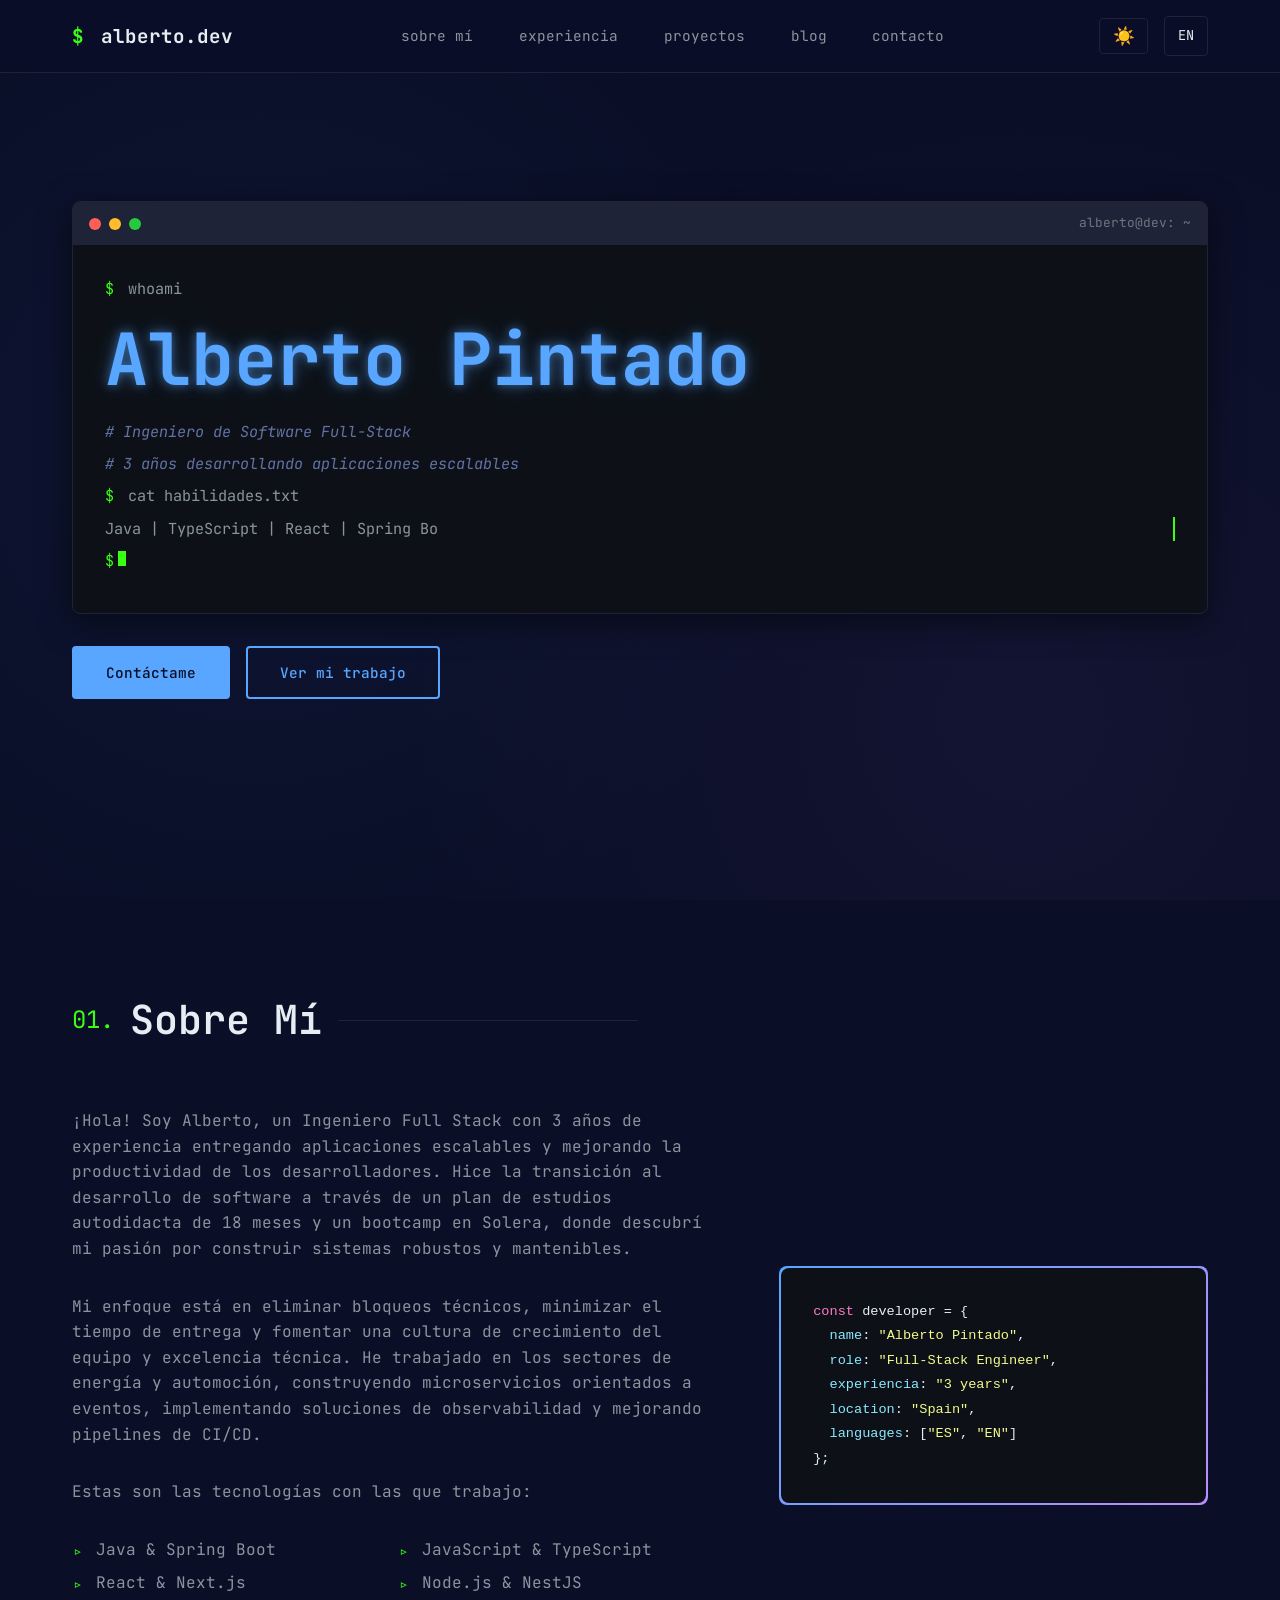
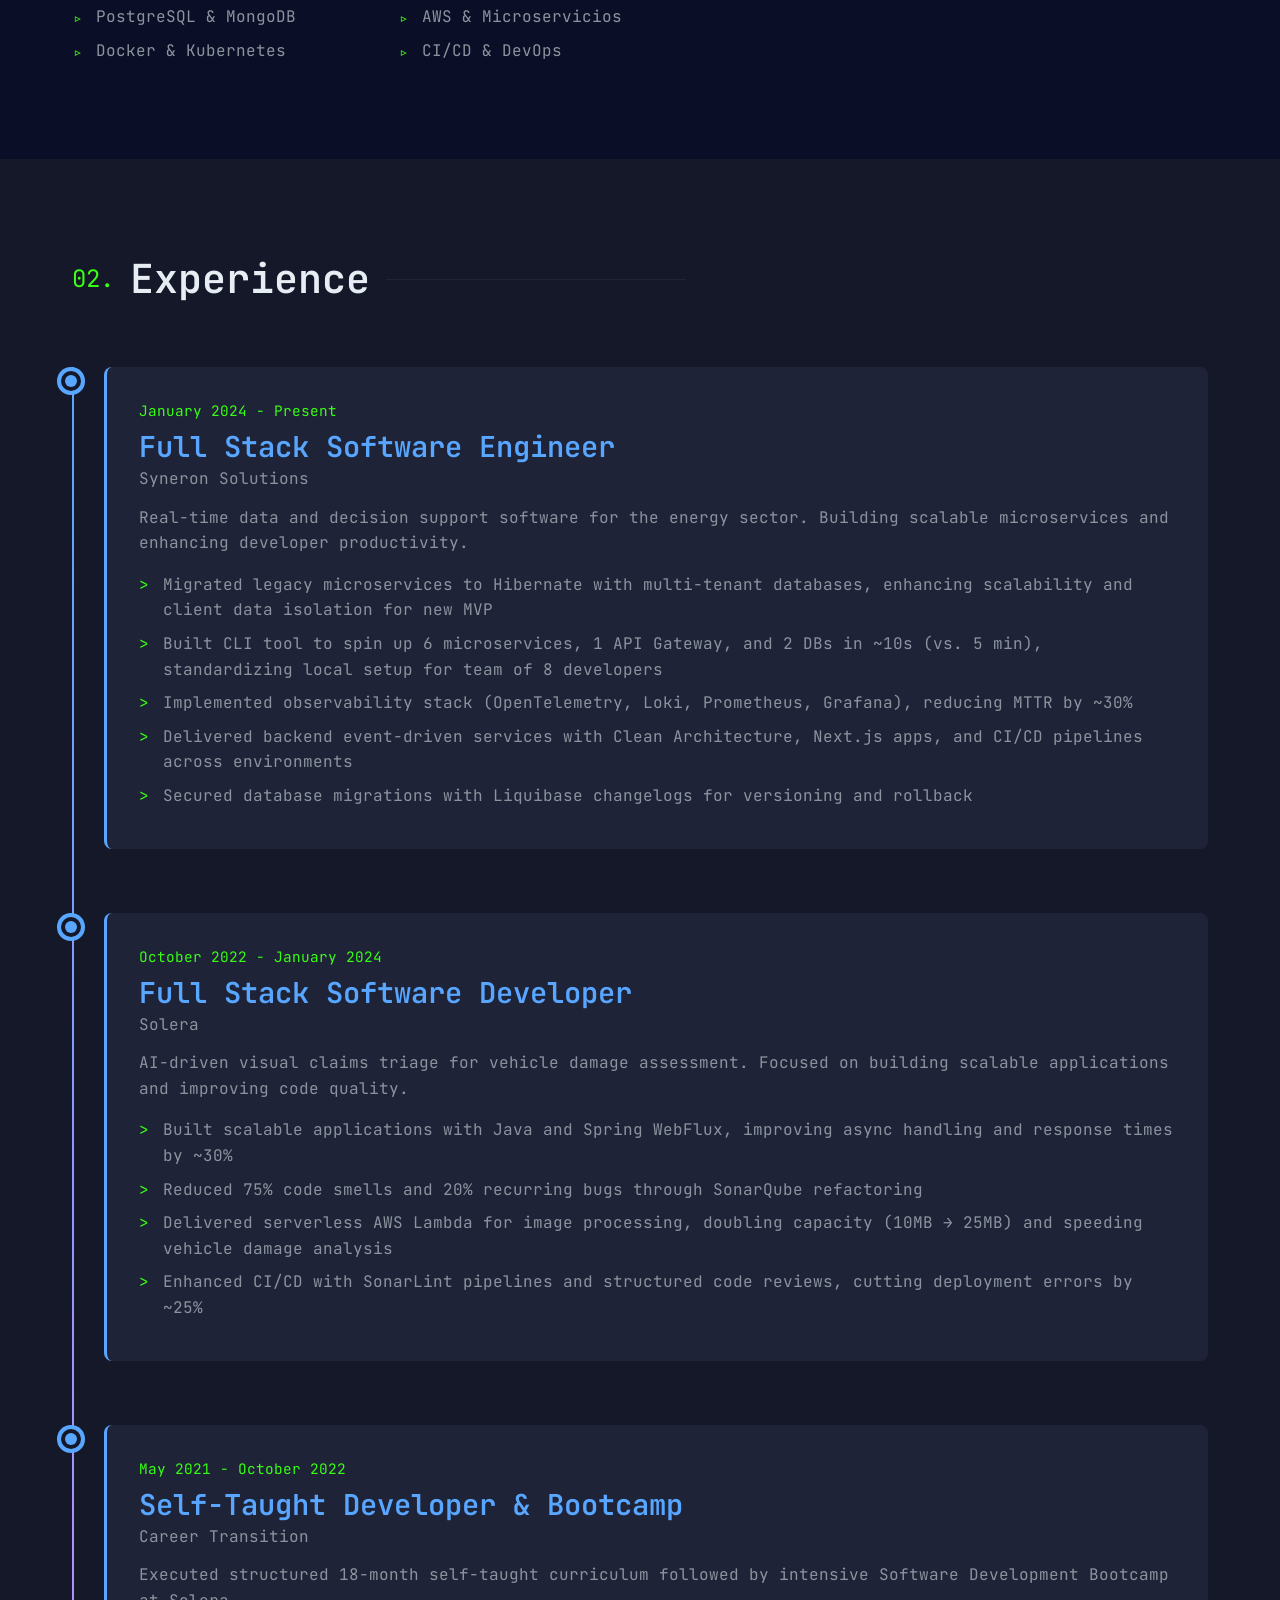
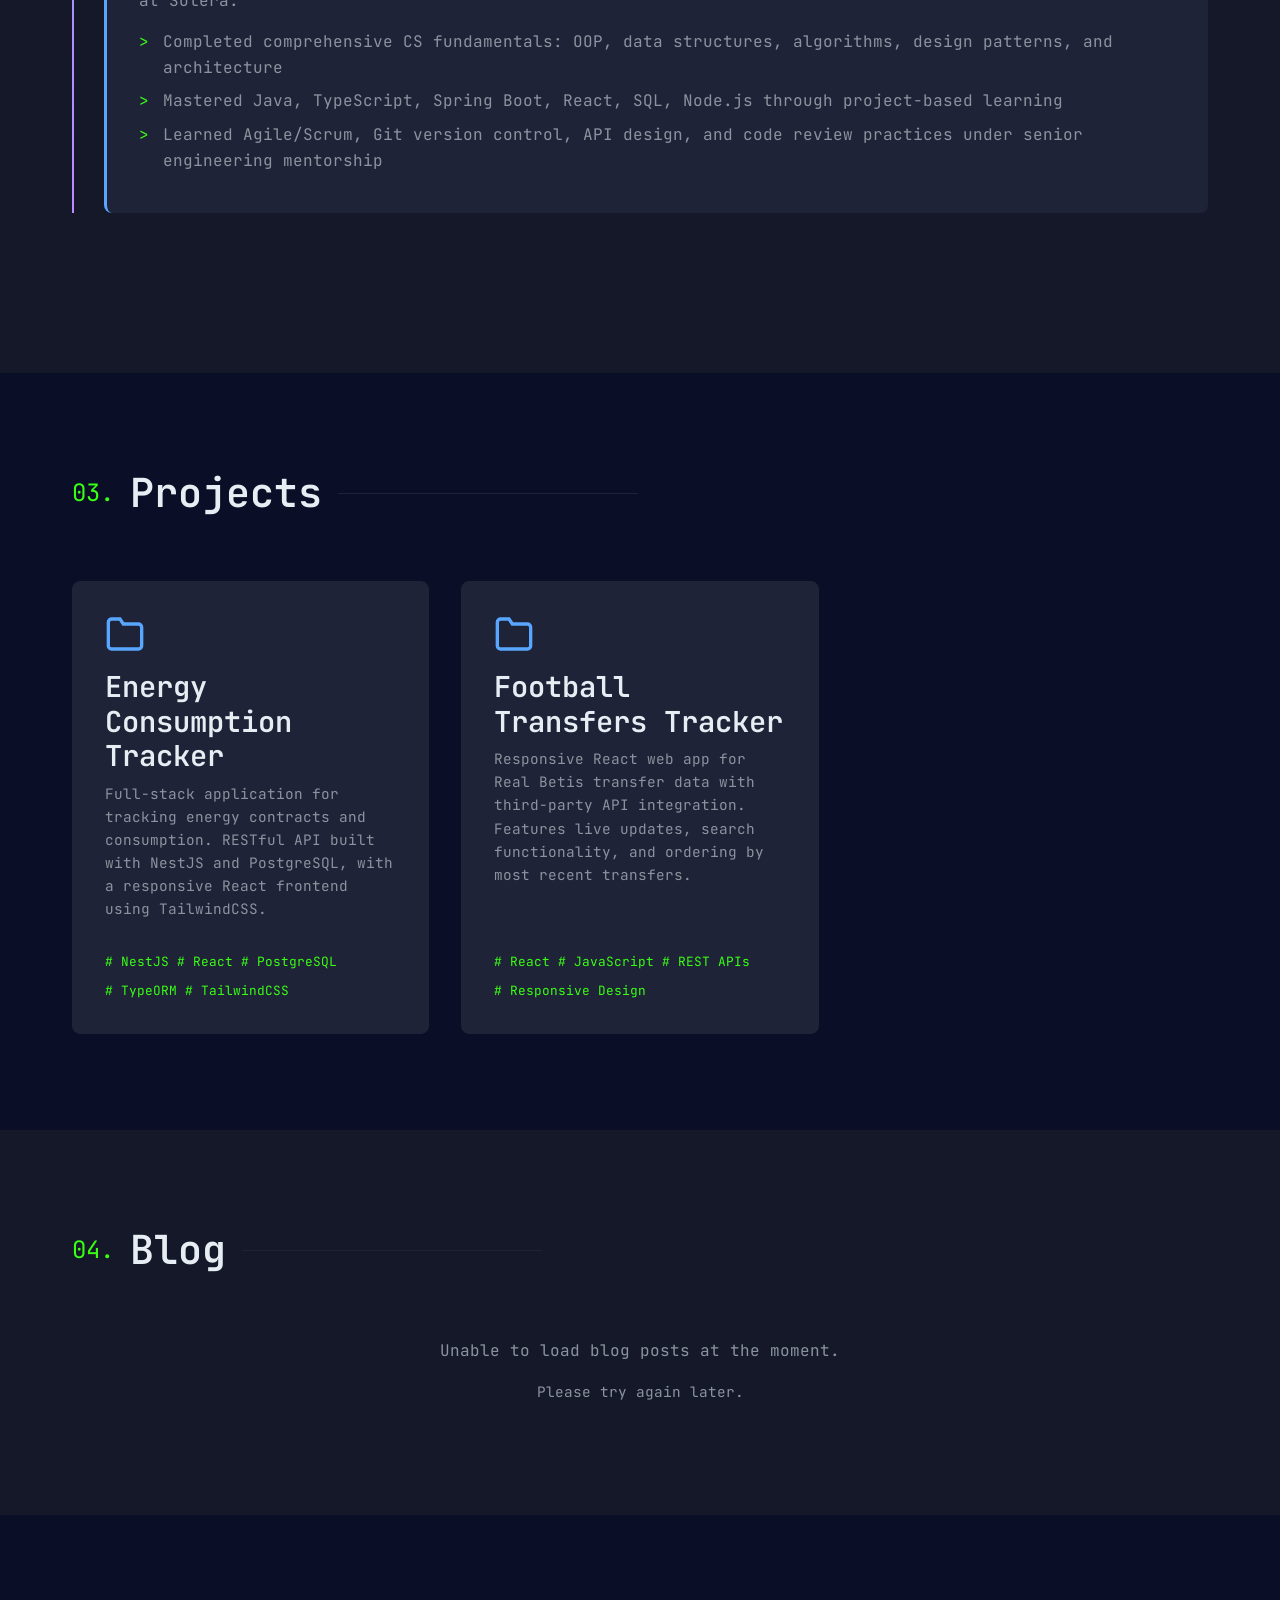
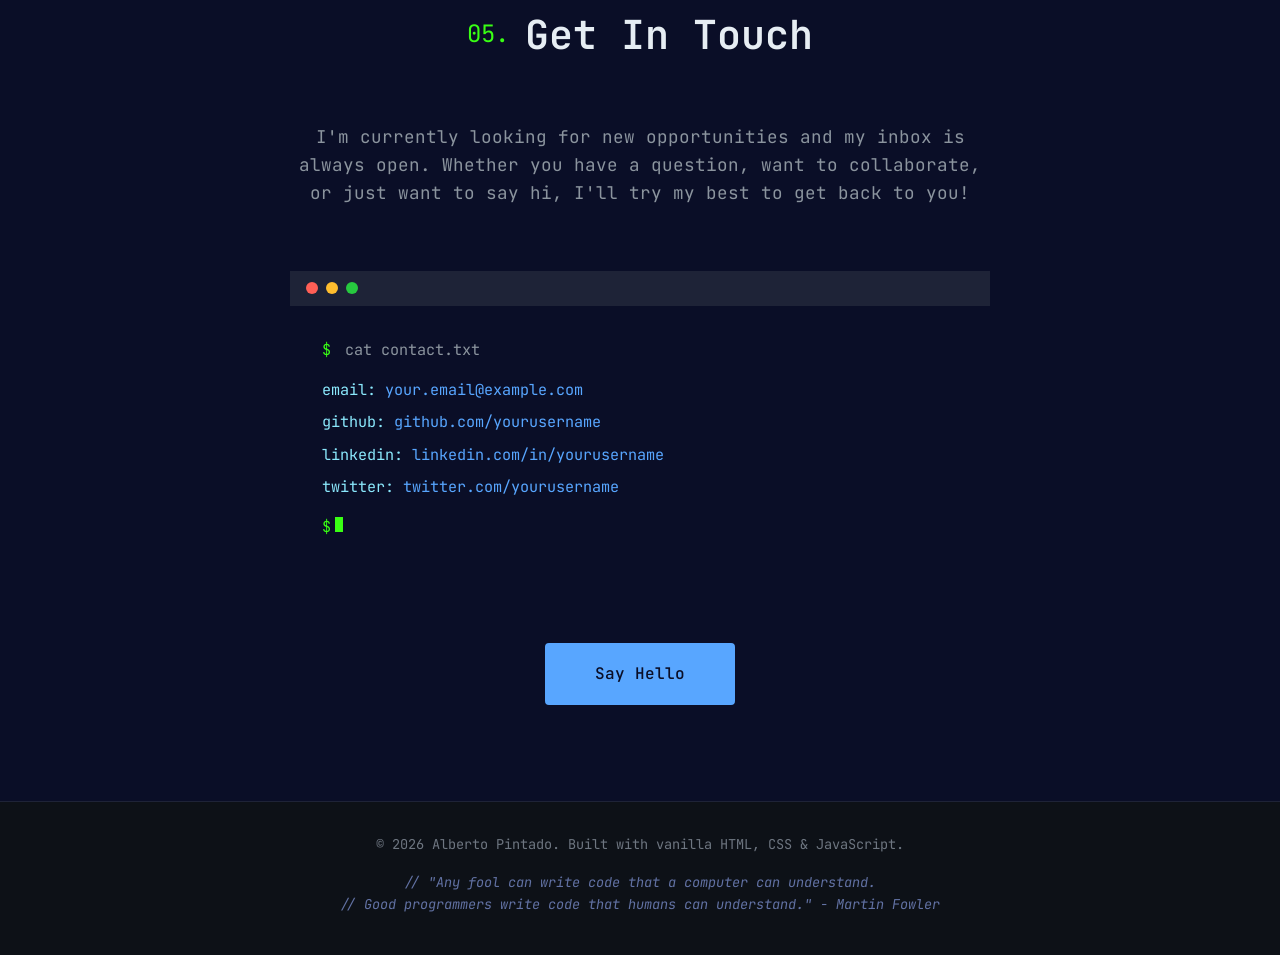
==== commit c965003b: "Add light/dark theme toggle and bilingual support (EN/ES) Features Added: 1. Theme Toggle:    - Ligh" ====
--- a/es/index.html
+++ b/es/index.html
@@ -75,16 +75,16 @@
     <section class="section" id="about">
         <div class="container">
             <h2 class="section-title">
-                <span class="section-number">01.</span> About Me
+                <span class="section-number">01.</span> Sobre Mí
                 <span class="section-line"></span>
             </h2>
             <div class="about-content">
                 <div class="about-text">
-                    <p>Hello! I'm Alberto, a Full Stack Engineer with 3 years of experience delivering scalable applications and improving developer productivity. I transitioned into software development through an 18-month self-taught curriculum and a bootcamp at Solera, where I discovered my passion for building robust, maintainable systems.</p>
-
-                    <p>My focus is on removing technical blockers, minimizing delivery lead time, and fostering a culture of team growth and technical excellence. I've worked across the energy and automotive sectors, building event-driven microservices, implementing observability solutions, and enhancing CI/CD pipelines.</p>
-
-                    <p>Here are the technologies I work with:</p>
+                    <p>¡Hola! Soy Alberto, un Ingeniero Full Stack con 3 años de experiencia entregando aplicaciones escalables y mejorando la productividad de los desarrolladores. Hice la transición al desarrollo de software a través de un plan de estudios autodidacta de 18 meses y un bootcamp en Solera, donde descubrí mi pasión por construir sistemas robustos y mantenibles.</p>
+
+                    <p>Mi enfoque está en eliminar bloqueos técnicos, minimizar el tiempo de entrega y fomentar una cultura de crecimiento del equipo y excelencia técnica. He trabajado en los sectores de energía y automoción, construyendo microservicios orientados a eventos, implementando soluciones de observabilidad y mejorando pipelines de CI/CD.</p>
+
+                    <p>Estas son las tecnologías con las que trabajo:</p>
 
                     <ul class="skills-list">
                         <li>Java & Spring Boot</li>
@@ -92,7 +92,7 @@
                         <li>React & Next.js</li>
                         <li>Node.js & NestJS</li>
                         <li>PostgreSQL & MongoDB</li>
-                        <li>AWS & Microservices</li>
+                        <li>AWS & Microservicios</li>
                         <li>Docker & Kubernetes</li>
                         <li>CI/CD & DevOps</li>
                     </ul>
